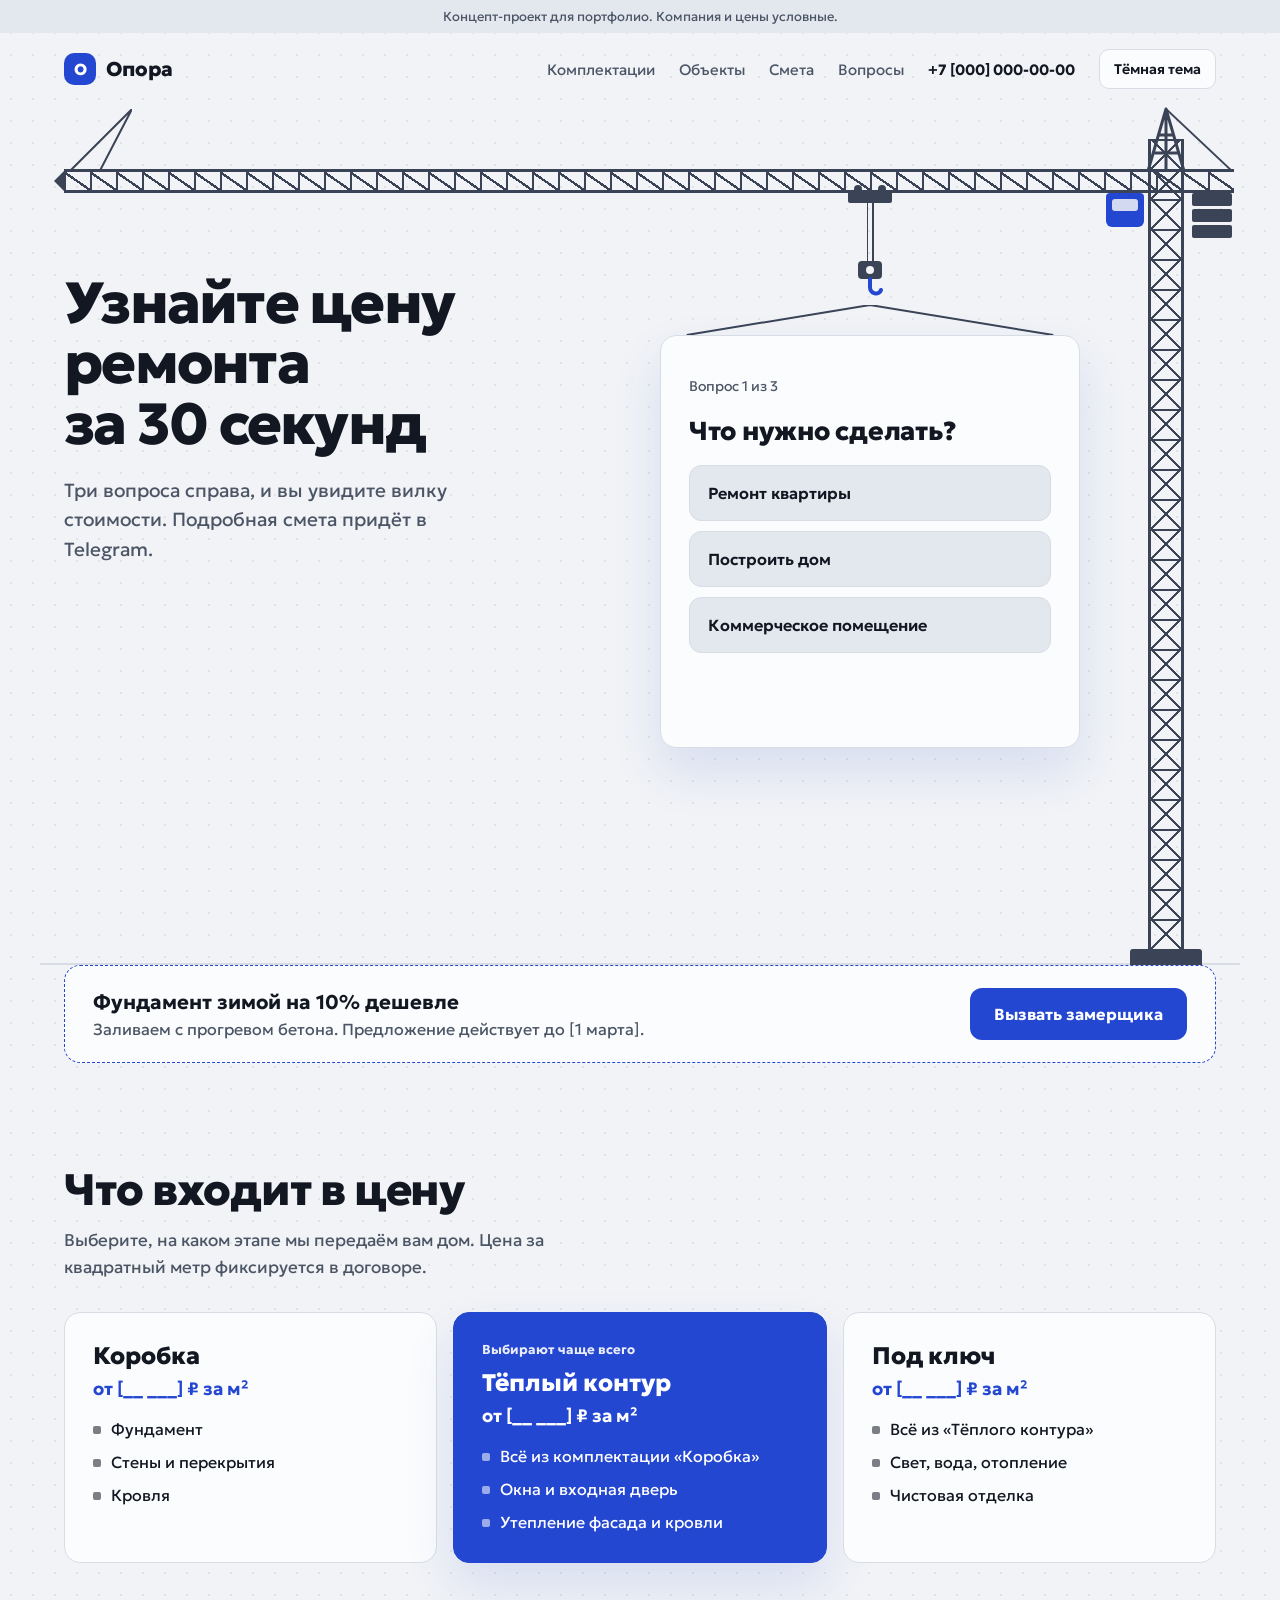
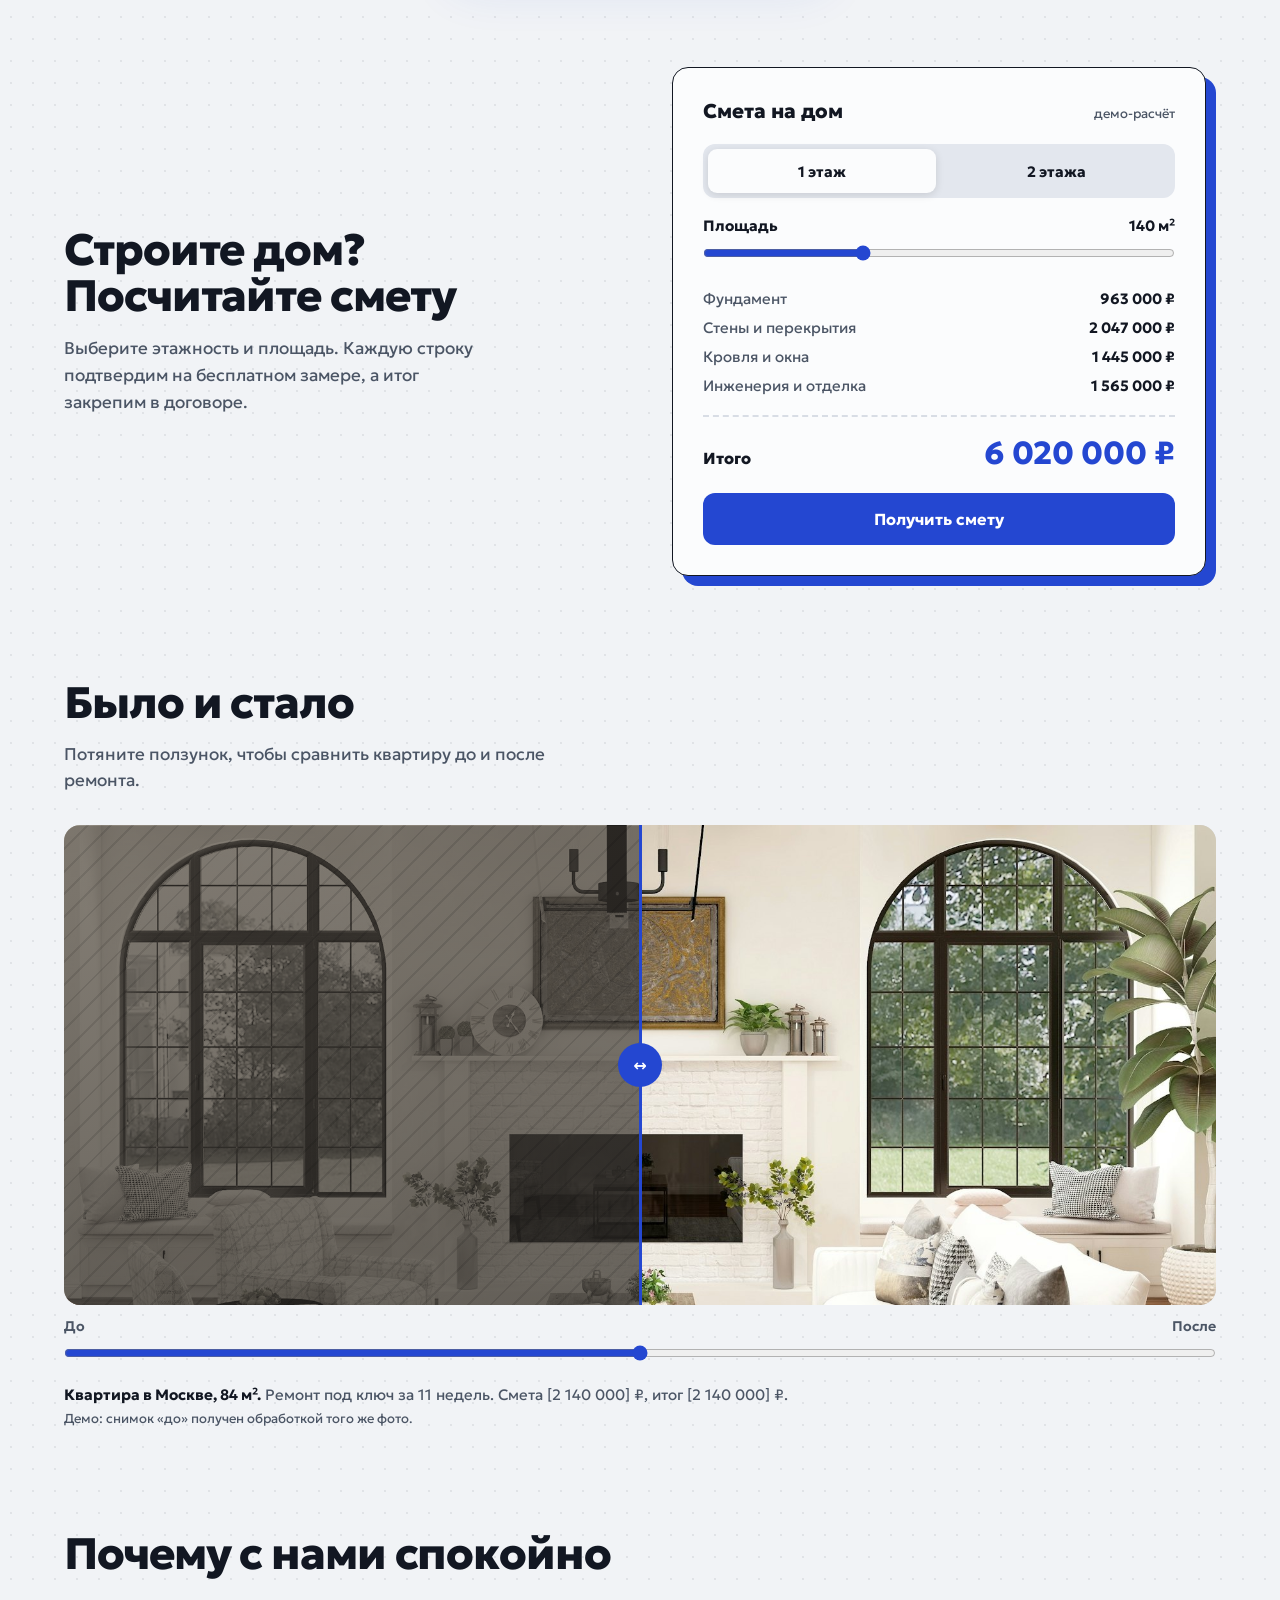
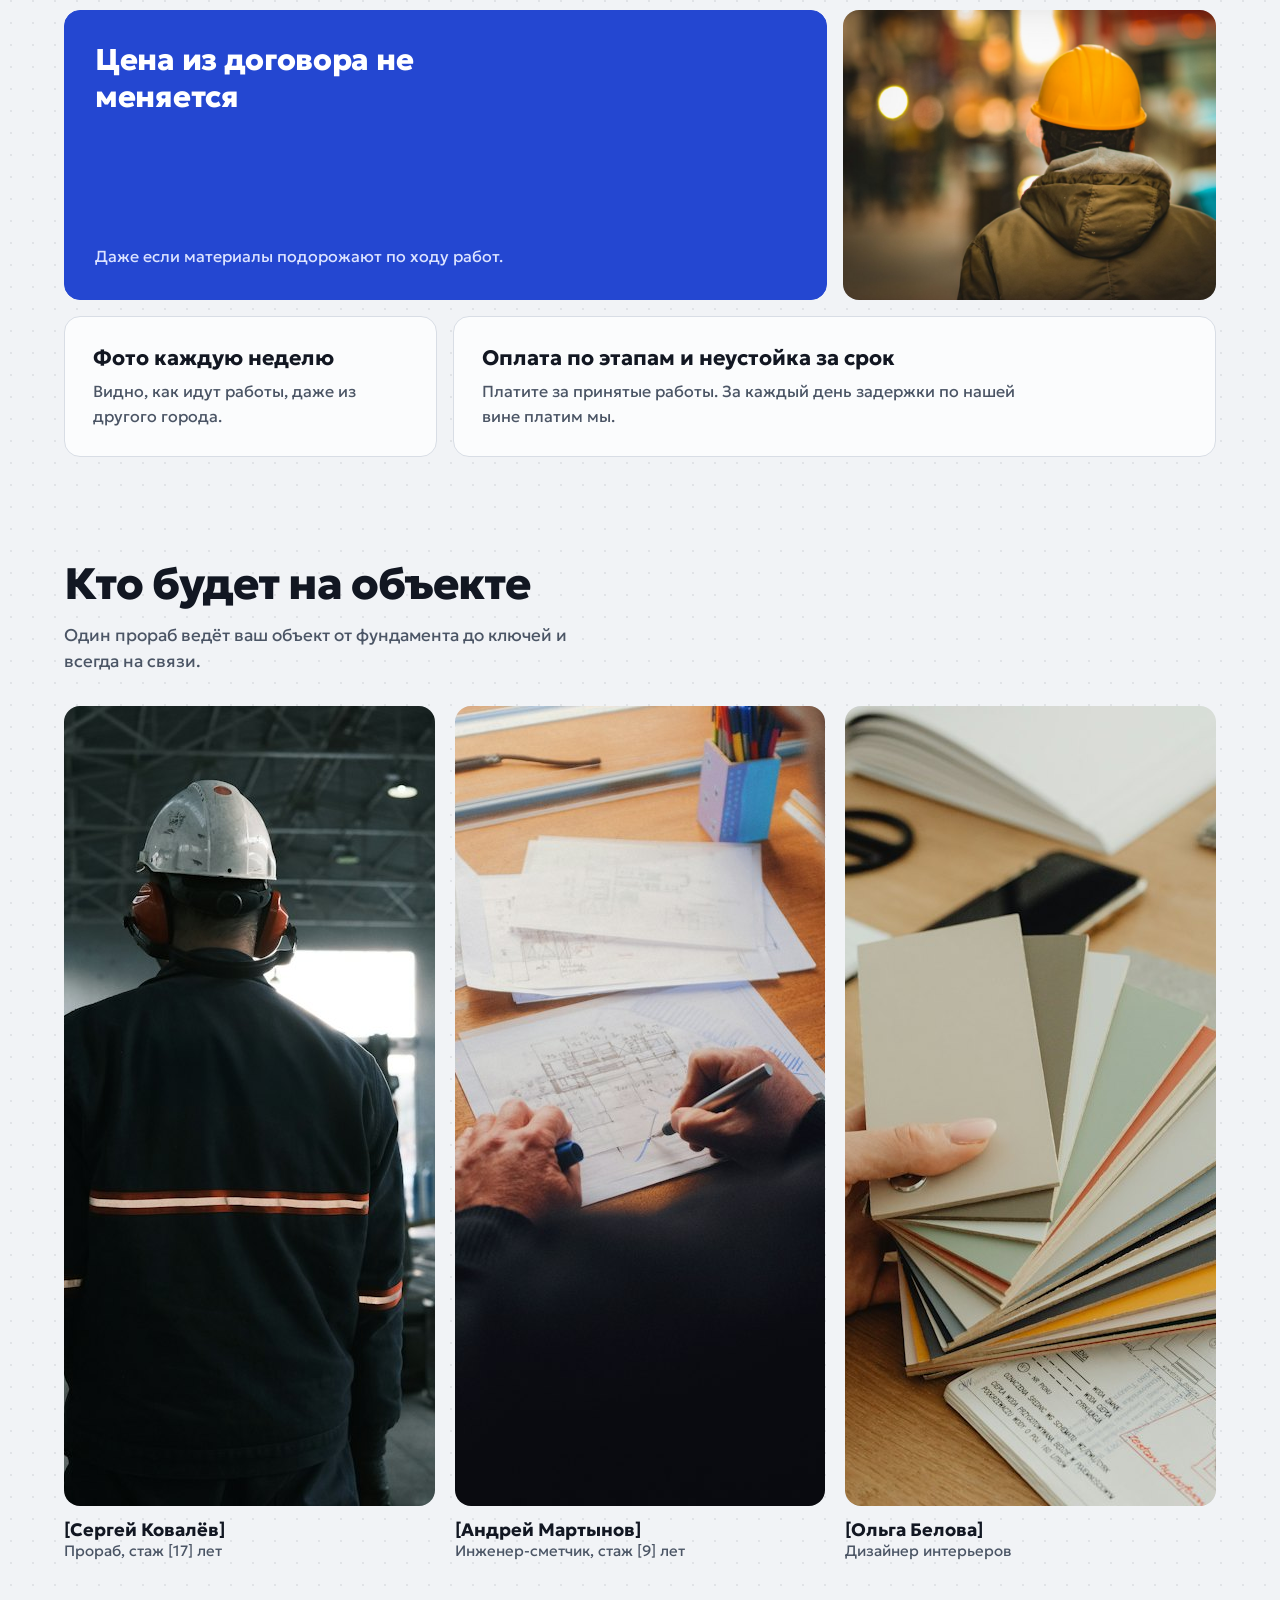
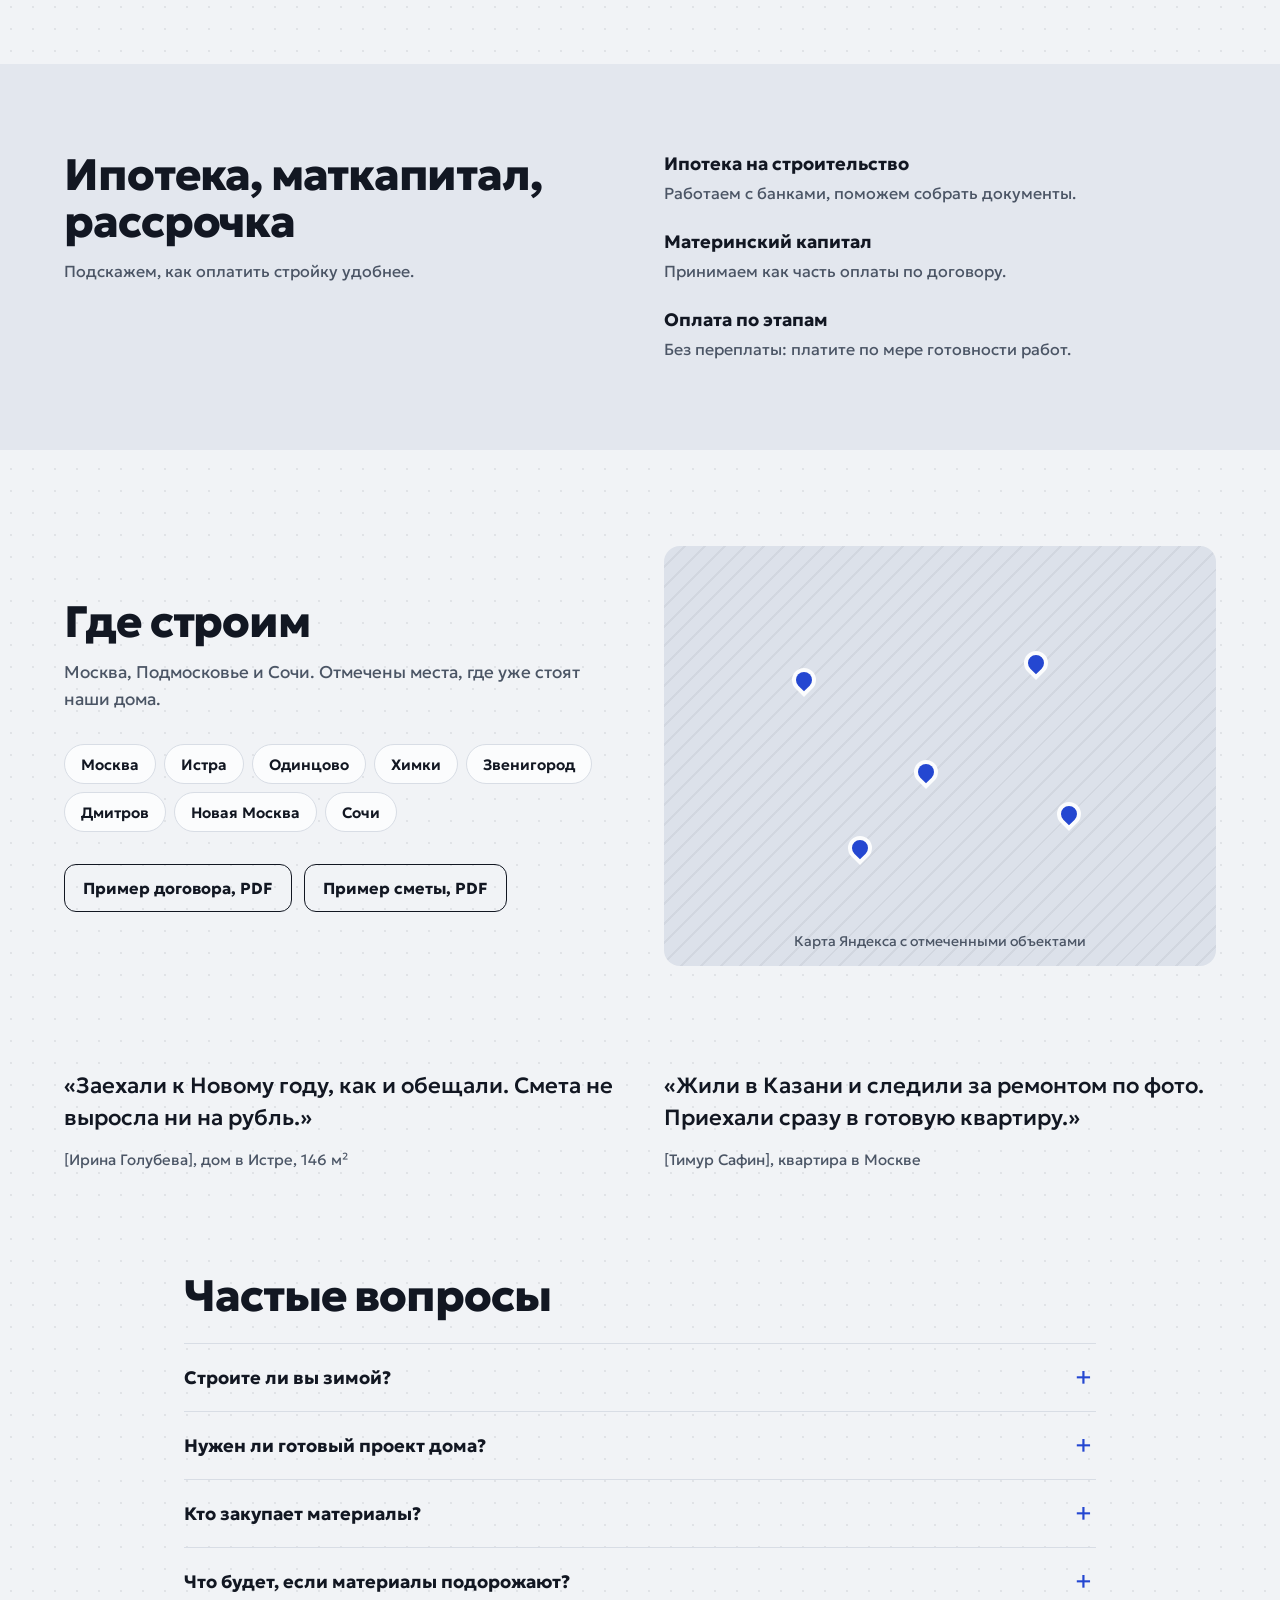
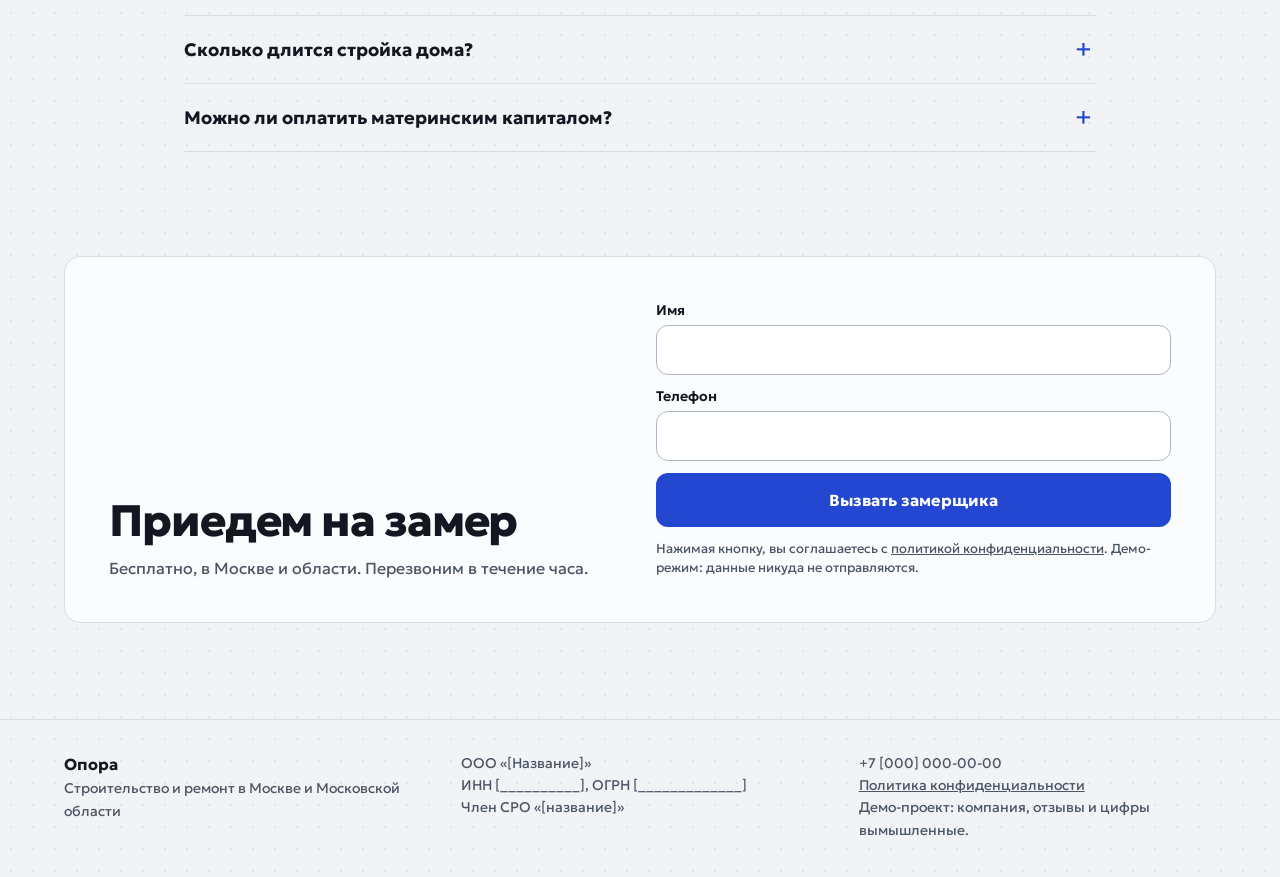
==== index.html @ 07a1dea5 "Опора: демо-лендинг строительной компании (кран, квиз, смета, до/после) Co-Authored-By: Claude Sonne" ====
<!doctype html>
<html lang="ru">
<head>
<meta charset="utf-8">
<meta name="viewport" content="width=device-width, initial-scale=1">
<title>Опора, строительство и ремонт под ключ</title>
<meta name="description" content="Демо-концепт: строительство домов и ремонт под ключ. Узнайте вилку цены за 30 секунд. Компания и цены вымышленные.">
<meta name="robots" content="noindex">
<meta property="og:title" content="Опора, строительство и ремонт под ключ">
<meta property="og:description" content="Концепт-проект для портфолио. Компания и цены условные.">
<link rel="icon" href="data:image/svg+xml,%3Csvg xmlns='http://www.w3.org/2000/svg' viewBox='0 0 32 32'%3E%3Crect width='32' height='32' rx='9' fill='%232447D1'/%3E%3Cpath d='M10 24V8h8a5 5 0 0 1 0 10h-3' stroke='white' stroke-width='3' fill='none'/%3E%3C/svg%3E">
<link rel="preload" href="fonts/geologica-800.ttf" as="font" type="font/ttf" crossorigin>
<script>
(function(){var d=document.documentElement;d.classList.add('js');try{if(localStorage.getItem('opora-theme')==='dark')d.setAttribute('data-theme','dark')}catch(e){}})();
</script>
<link rel="stylesheet" href="styles.css">
</head>
<body>
<div class="page">
<div class="demo-bar">Концепт-проект для портфолио. Компания и цены условные.</div>

<header class="hdr">
  <a class="logo" href="#top" aria-label="Опора, на главную"><span class="logo-mark" aria-hidden="true">О</span><span class="logo-name">Опора</span></a>
  <div class="hdr-right">
    <nav class="nav" id="nav" aria-label="Основное меню">
      <a href="#tiers">Комплектации</a>
      <a href="#objects">Объекты</a>
      <a href="#estimate">Смета</a>
      <a href="#faq">Вопросы</a>
      <a class="tel" href="tel:+70000000000">+7 [000] 000-00-00</a>
    </nav>
    <button type="button" class="theme-btn" id="themeBtn" aria-pressed="false">Тёмная тема</button>
    <button type="button" class="burger" id="burger" aria-expanded="false" aria-controls="nav" aria-label="Открыть меню"><span></span></button>
  </div>
</header>

<main id="top">
<section class="hero-crane" aria-label="Расчёт стоимости">
  <div class="ground" aria-hidden="true"></div>
  <div class="base" aria-hidden="true"></div>
  <div class="mast" aria-hidden="true"></div>
  <svg class="pend-main" viewBox="0 0 100 100" preserveAspectRatio="none" aria-hidden="true"><path d="M100 0L0 100M100 0L48 100" style="stroke:var(--crane);stroke-width:2;fill:none" vector-effect="non-scaling-stroke"/></svg>
  <svg class="pend-counter" viewBox="0 0 100 100" preserveAspectRatio="none" aria-hidden="true"><path d="M0 0L100 100" style="stroke:var(--crane);stroke-width:2;fill:none" vector-effect="non-scaling-stroke"/></svg>
  <svg class="apex" viewBox="0 0 52 66" aria-hidden="true"><path d="M8 66L26 4l18 62M26 4v62M13 48h26M18 30h16" style="stroke:var(--crane);stroke-width:3;fill:none;stroke-linejoin:round"/></svg>
  <div class="jib-tip" aria-hidden="true"></div>
  <div class="jib" aria-hidden="true"></div>
  <div class="weights" aria-hidden="true"><i></i><i></i><i></i></div>
  <div class="cab" aria-hidden="true"></div>

  <div class="hero-text">
    <h1>Узнайте цену ремонта за&nbsp;30&nbsp;секунд</h1>
    <p>Три вопроса справа, и вы увидите вилку стоимости. Подробная смета придёт в Telegram.</p>
  </div>

  <div class="crane-col">
    <div class="m-crane" aria-hidden="true">
      <svg class="m-apex" viewBox="0 0 44 66"><path d="M6 66L22 4l16 62M22 4v62M11 46h22" style="stroke:var(--crane);stroke-width:3;fill:none;stroke-linejoin:round"/></svg>
      <div class="m-jib"></div><div class="m-mast"></div><div class="m-cab"></div><div class="m-base"></div>
    </div>
    <div class="trolley" aria-hidden="true"></div>
    <div class="hang">
      <div class="cable" aria-hidden="true"><i></i><i></i></div>
      <svg class="hook" viewBox="0 0 40 44" aria-hidden="true"><rect x="8" y="0" width="24" height="18" rx="4" style="fill:var(--crane)"/><circle cx="20" cy="9" r="4" style="fill:var(--bg)"/><path d="M20 18v8c0 7 9 9 11 3" style="stroke:var(--accent);stroke-width:4;fill:none;stroke-linecap:round"/></svg>
      <svg class="slings" viewBox="0 0 440 30" preserveAspectRatio="none" aria-hidden="true"><path d="M220 0L28 30M220 0l192 30" style="stroke:var(--crane);stroke-width:2;fill:none" vector-effect="non-scaling-stroke"/></svg>

      <div class="quiz" id="quiz" aria-live="polite">
        <!-- шаги вопросов строит script.js -->
        <div class="q-panel" id="qResult" inert>
          <div class="q-sum" id="qSummary"></div>
          <div class="q-range" id="qRange"></div>
          <div class="q-note">Ориентировочно, демо-расчёт. Точную цену назовём после замера.</div>
          <form id="qForm" novalidate>
            <div class="field">
              <label for="qtg">Telegram или телефон</label>
              <input id="qtg" name="contact" type="text" autocomplete="off" aria-describedby="qtgErr">
              <div class="err" id="qtgErr"></div>
            </div>
            <button class="btn btn-full" type="submit">Получить смету</button>
          </form>
          <button type="button" class="link-btn" id="qRestart" style="display:block;margin:8px auto 0">Пройти заново</button>
        </div>
        <div class="q-panel" id="qThanks" inert>
          <h2 class="thanks-title" tabindex="-1">Спасибо!</h2>
          <p class="thanks-text">Смета придёт на <b id="qThanksTo"></b> в течение часа. Это демо: данные никуда не отправлены.</p>
          <button type="button" class="link-btn" id="qRestart2">Пройти заново</button>
        </div>
      </div>
    </div>
  </div>
</section>
<noscript><p class="wrap" style="color:var(--muted)">Для расчёта нужен JavaScript. Оставьте заявку в форме внизу страницы.</p></noscript>

<section class="sec reveal" aria-label="Сезонное предложение">
  <div class="season">
    <div><b>Фундамент зимой на 10% дешевле</b><div>Заливаем с прогревом бетона. Предложение действует до [1 марта].</div></div>
    <a class="btn" href="#form">Вызвать замерщика</a>
  </div>
</section>

<section id="tiers" class="sec reveal">
  <h2 class="h2">Что входит в цену</h2>
  <p class="lead">Выберите, на каком этапе мы передаём вам дом. Цена за квадратный метр фиксируется в договоре.</p>
  <div class="tiers">
    <div class="tier"><div><h3>Коробка</h3><div class="price">от [__ ___] ₽ за м²</div></div>
      <ul class="tick"><li>Фундамент</li><li>Стены и перекрытия</li><li>Кровля</li></ul></div>
    <div class="tier main"><div><div class="badge">Выбирают чаще всего</div><h3>Тёплый контур</h3><div class="price">от [__ ___] ₽ за м²</div></div>
      <ul class="tick"><li>Всё из комплектации «Коробка»</li><li>Окна и входная дверь</li><li>Утепление фасада и кровли</li></ul></div>
    <div class="tier"><div><h3>Под ключ</h3><div class="price">от [__ ___] ₽ за м²</div></div>
      <ul class="tick"><li>Всё из «Тёплого контура»</li><li>Свет, вода, отопление</li><li>Чистовая отделка</li></ul></div>
  </div>
</section>

<section id="estimate" class="receipt reveal">
  <div>
    <h2 class="h2">Строите дом? Посчитайте смету</h2>
    <p class="lead">Выберите этажность и площадь. Каждую строку подтвердим на бесплатном замере, а итог закрепим в договоре.</p>
  </div>
  <div class="check">
    <div class="check-head"><b>Смета на дом</b><span>демо-расчёт</span></div>
    <div class="seg" role="group" aria-label="Этажность">
      <button type="button" id="floor1" aria-pressed="true">1 этаж</button>
      <button type="button" id="floor2" aria-pressed="false">2 этажа</button>
    </div>
    <label for="carea" class="range-label"><span>Площадь</span><span><span id="areaOut">140</span> м²</span></label>
    <input id="carea" type="range" min="60" max="300" step="5" value="140">
    <div class="lines" id="lines"></div>
    <div class="total"><span>Итого</span><span id="total"></span></div>
    <a class="btn" href="#form">Получить смету</a>
  </div>
</section>

<section id="objects" class="sec reveal">
  <h2 class="h2">Было и стало</h2>
  <p class="lead">Потяните ползунок, чтобы сравнить квартиру до и после ремонта.</p>
  <div class="ba-view" id="baView">
    <img src="img/interior.jpg" alt="Гостиная после ремонта" width="1800" height="750" loading="lazy">
    <div class="ba-before" id="baBefore"><img src="img/interior.jpg" alt="Та же гостиная до ремонта (иллюстративная обработка)" width="1800" height="750" loading="lazy"></div>
    <div class="ba-line" id="baLine"></div>
    <div class="ba-knob" id="baKnob" aria-hidden="true">↔</div>
  </div>
  <div class="ba-scale" aria-hidden="true"><span>До</span><span>После</span></div>
  <input id="baRange" type="range" min="0" max="100" value="50" aria-label="Сравнить до и после">
  <p class="ba-cap"><b>Квартира в Москве, 84 м².</b> Ремонт под ключ за 11 недель. Смета [2 140 000] ₽, итог [2 140 000] ₽.<small>Демо: снимок «до» получен обработкой того же фото.</small></p>
</section>

<section class="sec reveal">
  <h2 class="h2 bento-title">Почему с нами спокойно</h2>
  <div class="bento">
    <div class="cell big"><h3>Цена из договора не меняется</h3><p>Даже если материалы подорожают по ходу работ.</p></div>
    <div class="cell photo"><img src="img/foreman-bento.jpg" alt="Прораб в каске на объекте, вид со спины" width="900" height="700" loading="lazy"></div>
    <div class="cell"><h3>Фото каждую неделю</h3><p>Видно, как идут работы, даже из другого города.</p></div>
    <div class="cell wide"><h3>Оплата по этапам и неустойка за срок</h3><p>Платите за принятые работы. За каждый день задержки по нашей вине платим мы.</p></div>
  </div>
</section>

<section class="sec reveal">
  <h2 class="h2">Кто будет на объекте</h2>
  <p class="lead">Один прораб ведёт ваш объект от фундамента до ключей и всегда на связи.</p>
  <div class="team">
    <figure><img src="img/team-foreman.jpg" alt="Прораб на объекте, вид со спины" width="640" height="800" loading="lazy"><figcaption><b>[Сергей Ковалёв]</b><div>Прораб, стаж [17] лет</div></figcaption></figure>
    <figure><img src="img/team-estimator.jpg" alt="Инженер-сметчик за чертежами" width="640" height="800" loading="lazy"><figcaption><b>[Андрей Мартынов]</b><div>Инженер-сметчик, стаж [9] лет</div></figcaption></figure>
    <figure><img src="img/team-designer.jpg" alt="Дизайнер интерьеров с палитрой образцов" width="640" height="800" loading="lazy"><figcaption><b>[Ольга Белова]</b><div>Дизайнер интерьеров</div></figcaption></figure>
  </div>
</section>

<section class="tint reveal">
  <div class="tint-in">
    <div><h2 class="h2">Ипотека, маткапитал, рассрочка</h2><p>Подскажем, как оплатить стройку удобнее.</p></div>
    <div class="tint-list">
      <div><b>Ипотека на строительство</b><p>Работаем с банками, поможем собрать документы.</p></div>
      <div><b>Материнский капитал</b><p>Принимаем как часть оплаты по договору.</p></div>
      <div><b>Оплата по этапам</b><p>Без переплаты: платите по мере готовности работ.</p></div>
    </div>
  </div>
</section>

<section class="where reveal">
  <div>
    <h2 class="h2">Где строим</h2>
    <p class="lead">Москва, Подмосковье и Сочи. Отмечены места, где уже стоят наши дома.</p>
    <div class="pills"><span class="pill">Москва</span><span class="pill">Истра</span><span class="pill">Одинцово</span><span class="pill">Химки</span><span class="pill">Звенигород</span><span class="pill">Дмитров</span><span class="pill">Новая Москва</span><span class="pill">Сочи</span></div>
    <div class="docs">
      <a class="doc-link" href="docs/primer-dogovora.pdf" target="_blank" rel="noopener">Пример договора, PDF</a>
      <a class="doc-link" href="docs/primer-smety.pdf" target="_blank" rel="noopener">Пример сметы, PDF</a>
    </div>
  </div>
  <div class="map" role="img" aria-label="Заглушка карты с отмеченными объектами">
    <i class="map-pin" style="left:24%;top:30%"></i><i class="map-pin" style="left:46%;top:52%"></i><i class="map-pin" style="left:66%;top:26%"></i><i class="map-pin" style="left:72%;top:62%"></i><i class="map-pin" style="left:34%;top:70%"></i>
    <span>Карта Яндекса с отмеченными объектами</span>
  </div>
</section>

<section class="reviews reveal" aria-label="Отзывы">
  <figure><blockquote>«Заехали к Новому году, как и обещали. Смета не выросла ни на рубль.»</blockquote><figcaption>[Ирина Голубева], дом в Истре, 146 м²</figcaption></figure>
  <figure><blockquote>«Жили в Казани и следили за ремонтом по фото. Приехали сразу в готовую квартиру.»</blockquote><figcaption>[Тимур Сафин], квартира в Москве</figcaption></figure>
</section>

<section id="faq" class="sec faq reveal">
  <h2 class="h2">Частые вопросы</h2>
  <details><summary>Строите ли вы зимой?</summary><p>Да. Фундамент заливаем с прогревом бетона, коробку и кровлю ведём круглый год. Зимой часть работ даже дешевле.</p></details>
  <details><summary>Нужен ли готовый проект дома?</summary><p>Нет. Можно выбрать один из наших проектов или заказать свой. Если проект уже есть, проверим его и посчитаем по нему смету.</p></details>
  <details><summary>Кто закупает материалы?</summary><p>Мы, по ценам поставщиков, с которыми работаем давно. Все материалы и их стоимость видны в смете.</p></details>
  <details><summary>Что будет, если материалы подорожают?</summary><p>Ничего для вас. Цена закреплена в договоре, и разницу берём на себя.</p></details>
  <details><summary>Сколько длится стройка дома?</summary><p>Коробка дома до 150 м² обычно занимает 2-3 месяца, под ключ 4-6 месяцев. Точный срок пропишем в договоре.</p></details>
  <details><summary>Можно ли оплатить материнским капиталом?</summary><p>Да, принимаем маткапитал как часть оплаты и помогаем с документами для Социального фонда.</p></details>
</section>

<section id="form" class="sec reveal" style="padding-bottom:96px">
  <div class="form-box">
    <div><h2 class="h2">Приедем на замер</h2><p>Бесплатно, в Москве и области. Перезвоним в течение часа.</p></div>
    <div>
      <form id="mForm" novalidate>
        <div class="field"><label for="mname">Имя</label><input id="mname" name="name" type="text" autocomplete="name" aria-describedby="mnameErr"><div class="err" id="mnameErr"></div></div>
        <div class="field"><label for="mtel">Телефон</label><input id="mtel" name="tel" type="tel" autocomplete="tel" inputmode="tel" aria-describedby="mtelErr"><div class="err" id="mtelErr"></div></div>
        <button class="btn btn-full" type="submit">Вызвать замерщика</button>
        <div class="fine">Нажимая кнопку, вы соглашаетесь с <a href="privacy.html">политикой конфиденциальности</a>. Демо-режим: данные никуда не отправляются.</div>
      </form>
      <div class="form-ok" id="mOk" role="status" tabindex="-1"><b>Спасибо!</b><span class="fine">Мы перезвоним в течение часа. Это демо: заявка никуда не отправлена.</span></div>
    </div>
  </div>
</section>
</main>

<footer class="ftr">
  <div class="ftr-in">
    <div><b>Опора</b><br>Строительство и ремонт в Москве и Московской области</div>
    <div>ООО «[Название]»<br>ИНН [__________], ОГРН [_____________]<br>Член СРО «[название]»</div>
    <div>+7 [000] 000-00-00<br><a href="privacy.html">Политика конфиденциальности</a><br>Демо-проект: компания, отзывы и цифры вымышленные.</div>
  </div>
</footer>
</div>
<script src="script.js"></script>
</body>
</html>
---- styles.css ----
/* Опора: демо-лендинг. Темы: «Кобальт» (светлая, по умолчанию) и «Сигнал» (тёмная). */
@font-face{font-family:"Geologica";font-weight:400;font-style:normal;font-display:swap;src:url(fonts/geologica-400.ttf) format("truetype")}
@font-face{font-family:"Geologica";font-weight:500;font-style:normal;font-display:swap;src:url(fonts/geologica-500.ttf) format("truetype")}
@font-face{font-family:"Geologica";font-weight:600;font-style:normal;font-display:swap;src:url(fonts/geologica-600.ttf) format("truetype")}
@font-face{font-family:"Geologica";font-weight:700;font-style:normal;font-display:swap;src:url(fonts/geologica-700.ttf) format("truetype")}
@font-face{font-family:"Geologica";font-weight:800;font-style:normal;font-display:swap;src:url(fonts/geologica-800.ttf) format("truetype")}

:root{
  --bg:#F1F3F6;--card:#FBFCFD;--soft:#E3E7EE;--text:#121722;--muted:#4B5565;--line:#D8DDE5;
  --accent:#2447D1;--accentInk:#FFFFFF;--accentText:#2447D1;--accentSub:#DCE3FF;
  --ph:#DCE1EA;--phLine:rgba(18,23,34,.05);--phText:#4B5565;
  --inputLine:#AEB6C3;--inputBg:#FFFFFF;--crane:#3A4456;--dot:rgba(18,23,34,.075);
  --shadow:0 24px 50px rgba(36,71,209,.12);--error:#B3261E;
  color-scheme:light;
}
:root[data-theme="dark"]{
  --bg:#141518;--card:#1D1F23;--soft:#23262B;--text:#ECEAE4;--muted:#A7A49C;--line:#34373D;
  --accent:#E3B23C;--accentInk:#141518;--accentText:#E3B23C;--accentSub:#4A3C12;
  --ph:#23262B;--phLine:rgba(255,255,255,.035);--phText:#9C998F;
  --inputLine:#4A4D54;--inputBg:#141518;--crane:#8E8B84;--dot:rgba(255,255,255,.05);
  --shadow:0 24px 50px rgba(0,0,0,.35);--error:#FF8A80;
  color-scheme:dark;
}

*,*::before,*::after{box-sizing:border-box}
html{-webkit-text-size-adjust:100%}
body{margin:0}
a{color:inherit}
img{display:block;max-width:100%}
button{font:inherit}
:focus-visible{outline:3px solid var(--accentText);outline-offset:3px;border-radius:6px}

.page{background-color:var(--bg);color:var(--text);font-family:"Geologica",system-ui,sans-serif;transition:background-color .3s ease,color .3s ease;overflow-x:clip;
  background-image:radial-gradient(var(--dot) 1.1px,transparent 1.4px);background-size:22px 22px}
.wrap{max-width:1200px;margin:0 auto;padding-left:24px;padding-right:24px}
.sr-only{position:absolute;width:1px;height:1px;overflow:hidden;clip:rect(0 0 0 0);white-space:nowrap}

.demo-bar{font-size:13px;text-align:center;padding:8px 16px;background:var(--soft);color:var(--muted)}

/* Шапка */
.hdr{max-width:1200px;margin:0 auto;padding:0 24px;height:72px;display:flex;justify-content:space-between;align-items:center;gap:16px;position:relative}
.logo{display:flex;align-items:center;gap:10px;text-decoration:none}
.logo-mark{width:32px;height:32px;border-radius:10px;background:var(--accent);color:var(--accentInk);display:flex;align-items:center;justify-content:center;font-weight:800}
.logo-name{font-weight:800;font-size:20px}
.hdr-right{display:flex;align-items:center;gap:24px}
.nav{display:flex;gap:24px;font-size:15px;align-items:center}
.nav a{text-decoration:none;color:var(--muted);transition:color .15s ease}
.nav a:hover{color:var(--text)}
.nav a.tel{color:var(--text);font-weight:700;white-space:nowrap}
.theme-btn{min-height:40px;padding:0 14px;border-radius:10px;border:1.5px solid var(--line);background:var(--card);color:var(--text);font-size:14px;font-weight:600;cursor:pointer;white-space:nowrap}
.burger{display:none;width:44px;height:44px;border-radius:10px;border:1.5px solid var(--line);background:var(--card);color:var(--text);cursor:pointer;padding:0;align-items:center;justify-content:center}
.burger span,.burger span::before,.burger span::after{display:block;width:20px;height:2px;background:currentColor;border-radius:2px;position:relative;transition:transform .2s ease,background-color .2s ease}
.burger span::before,.burger span::after{content:"";position:absolute;left:0}
.burger span::before{top:-6px}.burger span::after{top:6px}
.burger[aria-expanded="true"] span{background:transparent}
.burger[aria-expanded="true"] span::before{transform:translateY(6px) rotate(45deg)}
.burger[aria-expanded="true"] span::after{transform:translateY(-6px) rotate(-45deg)}

/* Общие кнопки и заголовки */
.btn{transition:transform .15s ease,opacity .15s ease;cursor:pointer;border:none;font-weight:700;color:var(--accentInk);background:var(--accent);border-radius:12px;text-decoration:none}
.btn:hover{opacity:.92}
.btn:active{transform:translateY(1px)}
.h2{font-weight:800;font-size:44px;letter-spacing:-.025em;line-height:1.05;margin:0 0 14px}
.lead{margin:0 0 32px;color:var(--muted);font-size:17px;line-height:1.55;max-width:560px}
.sec{max-width:1200px;margin:0 auto;padding:0 24px 104px}

/* Первый экран с краном */
.hero-crane{position:relative;max-width:1200px;margin:0 auto;min-height:860px;padding:0 160px 72px 24px;display:grid;grid-template-columns:minmax(0,1fr) 420px;column-gap:36px;align-items:start}
.ground{position:absolute;left:0;right:0;bottom:0;height:2px;background:var(--line)}
.base{position:absolute;right:38px;bottom:0;width:72px;height:16px;background:var(--crane);border-radius:3px 3px 0 0}
.mast{position:absolute;right:56px;top:34px;bottom:16px;width:36px;border-left:3px solid var(--crane);border-right:3px solid var(--crane);background-image:linear-gradient(to bottom,var(--crane) 0 2px,transparent 2px),linear-gradient(to top right,transparent calc(50% - 1.2px),var(--crane) calc(50% - 1.2px) calc(50% + 1.2px),transparent calc(50% + 1.2px)),linear-gradient(to bottom right,transparent calc(50% - 1.2px),var(--crane) calc(50% - 1.2px) calc(50% + 1.2px),transparent calc(50% + 1.2px));background-size:100% 30px}
.apex{position:absolute;right:48px;top:0;width:52px;height:66px}
.pend-main{position:absolute;left:30px;right:74px;top:4px;height:62px}
.pend-counter{position:absolute;right:8px;top:4px;width:66px;height:62px}
.jib{position:absolute;left:24px;right:6px;top:64px;height:24px;border-top:3px solid var(--crane);border-bottom:3px solid var(--crane);background-image:linear-gradient(to right,var(--crane) 0 2px,transparent 2px),linear-gradient(to top right,transparent calc(50% - 1.2px),var(--crane) calc(50% - 1.2px) calc(50% + 1.2px),transparent calc(50% + 1.2px));background-size:26px 100%}
.jib-tip{position:absolute;left:14px;top:64px;width:12px;height:24px;background:var(--crane);clip-path:polygon(100% 0,100% 100%,0 50%)}
.weights{position:absolute;right:8px;top:88px;display:flex;flex-direction:column;gap:3px}
.weights i{display:block;width:40px;height:13px;background:var(--crane);border-radius:2px}
.cab{position:absolute;right:96px;top:88px;width:38px;height:34px;border-radius:4px 4px 6px 6px;background:var(--accent)}
.cab::after{content:"";position:absolute;left:6px;right:6px;top:6px;height:12px;border-radius:3px;background:var(--bg);opacity:.85}
.hero-text{position:relative;z-index:2;padding-top:168px;max-width:500px}
.hero-text h1{font-weight:800;font-size:clamp(38px,4.6vw,58px);line-height:1.04;letter-spacing:-.03em;margin:0 0 22px}
.hero-text p{font-size:19px;line-height:1.55;color:var(--muted);margin:0;max-width:440px}
.crane-col{position:relative;z-index:3}
.trolley{position:absolute;top:86px;left:50%;width:44px;height:12px;margin-left:-22px;background:var(--crane);border-radius:2px}
.trolley::before,.trolley::after{content:"";position:absolute;top:-6px;width:8px;height:8px;border-radius:50%;background:var(--crane)}
.trolley::before{left:6px}.trolley::after{right:6px}
.hang{position:relative;z-index:1;margin-top:98px;display:flex;flex-direction:column;align-items:center;transform-origin:50% 0;animation:sway 4.2s ease-in-out infinite alternate}
.hang:hover,.hang:focus-within{animation-play-state:paused}
.cable{display:flex;gap:4px;height:58px}
.cable i{display:block;width:1.5px;height:100%;background:var(--crane)}
.hook{display:block;width:40px;height:44px}
.slings{display:block;width:100%;height:30px}
@keyframes sway{from{transform:rotate(-1.5deg)}to{transform:rotate(1.5deg)}}
.m-crane{display:none}

/* Карточка-квиз: все шаги в одной ячейке, высота по самому высокому */
.quiz{width:100%;background:var(--card);border:1.5px solid var(--line);border-radius:16px;padding:28px;box-shadow:var(--shadow);display:grid}
.q-panel{grid-area:1/1;min-width:0}
.q-panel[inert]{visibility:hidden}
.q-top{display:flex;justify-content:space-between;align-items:center;min-height:44px;margin-bottom:8px}
.q-step{font-size:14px;color:var(--muted)}
.link-btn{background:none;border:none;font-size:14px;color:var(--muted);cursor:pointer;min-height:44px;padding:0 4px;text-decoration:underline;text-underline-offset:3px}
.link-btn:hover{color:var(--text)}
.q-title{font-weight:800;font-size:26px;letter-spacing:-.01em;margin:0 0 18px;line-height:1.2}
.q-title:focus{outline:none}
.opts{display:grid;gap:10px}
.opt{min-height:56px;padding:0 18px;text-align:left;background:var(--soft);border:1.5px solid var(--line);border-radius:12px;font-size:16px;font-weight:600;color:var(--text);cursor:pointer;transition:border-color .15s ease,transform .15s ease}
.opt:hover{border-color:var(--accent)}
.opt:active{transform:translateY(1px)}
.opt[aria-pressed="true"]{border-color:var(--accent);box-shadow:inset 0 0 0 1px var(--accent)}
.q-sum{font-size:14px;color:var(--muted);margin-bottom:6px;min-height:21px}
.q-range{font-weight:800;font-size:36px;letter-spacing:-.02em;color:var(--accentText);line-height:1.15}
.q-note{font-size:13px;color:var(--muted);margin:6px 0 20px}
.field{display:grid;gap:6px;font-size:14px;font-weight:600;margin-bottom:12px}
.field input{width:100%;padding:15px 16px;border-radius:12px;border:1.5px solid var(--inputLine);background:var(--inputBg);color:var(--text);font:inherit;font-weight:400}
.field input::placeholder{color:var(--muted);opacity:1}
.field input[aria-invalid="true"]{border-color:var(--error)}
.err{font-size:13px;font-weight:500;color:var(--error);min-height:0}
.err:empty{display:none}
.btn-full{width:100%;padding:17px}
.thanks-title{font-weight:800;font-size:28px;letter-spacing:-.01em;margin:0 0 10px}
.thanks-text{color:var(--muted);line-height:1.55;margin:0 0 14px}

/* Сезонная полоса */
.season{display:flex;flex-wrap:wrap;justify-content:space-between;align-items:center;gap:16px 28px;padding:22px 28px;border-radius:16px;border:1.5px dashed var(--accent);background:var(--card)}
.season b{font-size:20px}
.season div div{color:var(--muted);margin-top:4px}
.season .btn{padding:16px 24px;white-space:nowrap}

/* Комплектации */
.tiers{display:grid;grid-template-columns:repeat(auto-fit,minmax(min(280px,100%),1fr));gap:16px;align-items:stretch}
.tier{background:var(--card);border:1.5px solid var(--line);border-radius:16px;padding:28px;display:flex;flex-direction:column;gap:18px}
.tier h3{margin:0 0 6px;font-size:24px;font-weight:800}
.tier .price{font-size:18px;font-weight:700;color:var(--accentText)}
.tier.main{background:var(--accent);color:var(--accentInk);border-color:var(--accent);box-shadow:var(--shadow)}
.tier.main .price{color:inherit}
.tier .badge{font-size:13px;font-weight:700;margin-bottom:10px;opacity:.9}
.tick{list-style:none;margin:0;padding:0;display:grid;gap:10px}
.tick li{display:flex;gap:10px;align-items:baseline;line-height:1.45}
.tick li::before{content:"";flex:0 0 8px;height:8px;border-radius:2px;background:currentColor;opacity:.55;transform:translateY(-1px)}

/* Смета */
.receipt{max-width:1200px;margin:0 auto;padding:0 24px 104px;display:grid;grid-template-columns:repeat(auto-fit,minmax(min(360px,100%),1fr));gap:64px;align-items:center}
.receipt .h2{line-height:1.04;margin-bottom:16px}
.receipt .lead{font-size:17px;line-height:1.6;max-width:420px;margin:0}
.check{background:var(--card);border:1.5px solid var(--text);border-radius:16px;padding:30px;box-shadow:10px 10px 0 var(--accent);margin-right:10px}
.check-head{display:flex;justify-content:space-between;align-items:baseline;gap:12px;margin-bottom:20px}
.check-head b{font-size:20px;font-weight:800}
.check-head span{font-size:13px;color:var(--muted)}
.seg{display:grid;grid-template-columns:repeat(2,minmax(0,1fr));gap:6px;padding:5px;background:var(--soft);border-radius:12px;margin-bottom:18px}
.seg button{min-height:44px;border-radius:9px;border:none;font-weight:700;font-size:15px;cursor:pointer;background:transparent;color:var(--text)}
.seg button[aria-pressed="true"]{background:var(--card);box-shadow:0 2px 8px rgba(0,0,0,.12)}
.range-label{display:flex;justify-content:space-between;font-weight:700;font-size:15px}
input[type=range]{width:100%;accent-color:var(--accent);height:28px;margin:4px 0 0}
.lines{display:grid;gap:10px;margin:18px 0 0;font-size:15px}
.lines div{display:flex;justify-content:space-between;gap:12px}
.lines span{color:var(--muted)}
.total{display:flex;justify-content:space-between;align-items:baseline;gap:12px;margin-top:20px;padding-top:16px;border-top:2px dashed var(--line)}
.total span:first-child{font-weight:800}
.total span:last-child{font-weight:800;font-size:32px;color:var(--accentText)}
.check .btn{display:block;width:100%;margin-top:20px;padding:16px;text-align:center}

/* Было и стало */
.ba-view{position:relative;height:480px;border-radius:16px;overflow:hidden;touch-action:pan-y;cursor:ew-resize;user-select:none;background:var(--ph)}
.ba-view img{position:absolute;inset:0;width:100%;height:100%;object-fit:cover;pointer-events:none}
.ba-before{position:absolute;inset:0;clip-path:inset(0 50% 0 0)}
.ba-before img{filter:grayscale(.85) contrast(.7) brightness(.62) sepia(.25)}
.ba-before::after{content:"";position:absolute;inset:0;background:repeating-linear-gradient(135deg,rgba(0,0,0,.10) 0 2px,transparent 2px 16px),linear-gradient(180deg,rgba(90,80,70,.25),rgba(40,36,32,.35))}
.ba-line{position:absolute;top:0;bottom:0;left:50%;width:3px;margin-left:-1.5px;background:var(--accent);pointer-events:none}
.ba-knob{position:absolute;top:50%;left:50%;width:44px;height:44px;margin:-22px 0 0 -22px;border-radius:50%;background:var(--accent);color:var(--accentInk);display:flex;align-items:center;justify-content:center;font-weight:800;pointer-events:none}
.ba-scale{display:flex;justify-content:space-between;margin-top:12px;font-size:14px;font-weight:600;color:var(--muted)}
.ba-cap{margin:14px 0 0;font-size:15px;color:var(--muted)}
.ba-cap b{color:var(--text)}
.ba-cap small{display:block;margin-top:6px;font-size:13px}

/* Бенто */
.bento-title{margin:0 0 32px;max-width:620px}
.bento{display:grid;grid-template-columns:repeat(3,minmax(0,1fr));gap:16px}
.cell{border-radius:16px;padding:28px;background:var(--card);border:1.5px solid var(--line)}
.cell h3{margin:0 0 8px;font-size:21px;font-weight:700}
.cell p{margin:0;color:var(--muted);line-height:1.55}
.cell.big{grid-column:span 2;background:var(--accent);color:var(--accentInk);border-color:var(--accent);padding:30px;min-height:220px;display:flex;flex-direction:column;justify-content:space-between}
.cell.big h3{font-size:30px;font-weight:800;letter-spacing:-.01em;max-width:460px}
.cell.big p{color:var(--accentSub);max-width:460px}
.cell.photo{padding:0;overflow:hidden;min-height:220px;border:none}
.cell.photo img{width:100%;height:100%;object-fit:cover;min-height:220px}
.cell.wide{grid-column:span 2}
.cell.wide p{max-width:560px}

/* Команда */
.team{display:grid;grid-template-columns:repeat(auto-fit,minmax(min(240px,100%),1fr));gap:20px}
.team figure{margin:0}
.team img{width:100%;aspect-ratio:4/5;object-fit:cover;border-radius:16px;background:var(--ph)}
.team figcaption{margin-top:12px}
.team figcaption b{font-size:18px}
.team figcaption div{color:var(--muted);font-size:15px}

/* Ипотека */
.tint{background:var(--soft)}
.tint-in{max-width:1200px;margin:0 auto;padding:88px 24px;display:grid;grid-template-columns:repeat(auto-fit,minmax(min(300px,100%),1fr));gap:32px 48px;align-items:start}
.tint-in p{margin:0;color:var(--muted);line-height:1.55}
.tint-list{display:grid;gap:24px}
.tint-list b{font-size:18px}
.tint-list p{margin-top:6px}

/* Где строим */
.where{max-width:1200px;margin:0 auto;padding:96px 24px 104px;display:grid;grid-template-columns:repeat(auto-fit,minmax(min(340px,100%),1fr));gap:48px;align-items:center}
.where .lead{margin-bottom:32px}
.pills{display:flex;flex-wrap:wrap;gap:8px}
.pill{display:inline-flex;align-items:center;min-height:40px;padding:0 16px;border-radius:999px;border:1.5px solid var(--line);background:var(--card);font-size:15px;font-weight:600}
.docs{display:flex;flex-wrap:wrap;gap:12px;margin-top:32px}
.doc-link{display:inline-flex;align-items:center;min-height:48px;padding:0 18px;border-radius:12px;border:1.5px solid var(--text);text-decoration:none;font-weight:700;transition:background-color .15s ease}
.doc-link:hover{background:var(--soft)}
.map{height:420px;border-radius:16px;position:relative;overflow:hidden;background-color:var(--ph);background-image:repeating-linear-gradient(135deg,var(--phLine) 0 2px,transparent 2px 14px);display:flex;align-items:flex-end;justify-content:center;padding:16px;text-align:center;color:var(--phText);font-size:14px}
.map-pin{position:absolute;width:16px;height:16px;border-radius:50% 50% 50% 0;background:var(--accent);transform:rotate(-45deg);box-shadow:0 0 0 4px var(--card)}

/* Отзывы */
.reviews{max-width:1200px;margin:0 auto;padding:0 24px 104px;display:grid;grid-template-columns:repeat(auto-fit,minmax(min(340px,100%),1fr));gap:48px}
.reviews figure{margin:0}
.reviews blockquote{margin:0 0 16px;font-size:22px;line-height:1.45;font-weight:500}
.reviews figcaption{color:var(--muted);font-size:15px}

/* FAQ */
.faq{max-width:960px}
.faq .h2{margin-bottom:24px}
.faq details{border-top:1px solid var(--line);padding:4px 0}
.faq details:last-child{border-bottom:1px solid var(--line)}
.faq summary{cursor:pointer;list-style:none;padding:18px 36px 18px 0;font-weight:700;font-size:18px;position:relative}
.faq summary::-webkit-details-marker{display:none}
.faq summary::after{content:"+";position:absolute;right:4px;top:50%;transform:translateY(-50%);font-size:26px;font-weight:400;color:var(--accentText);transition:transform .2s}
.faq details[open] summary::after{transform:translateY(-50%) rotate(45deg)}
.faq details p{margin:0 0 18px;color:var(--muted);line-height:1.6;max-width:760px}

/* Форма замера */
.form-box{background:var(--card);border:1.5px solid var(--line);border-radius:16px;padding:44px;display:grid;grid-template-columns:repeat(auto-fit,minmax(min(300px,100%),1fr));gap:32px;align-items:end}
.form-box p{margin:0;color:var(--muted)}
.form-box form{display:grid;gap:12px}
.form-box .field{margin-bottom:0}
.fine{font-size:13px;color:var(--muted);line-height:1.5}
.form-ok{display:none}
.form-ok.on{display:block}
.form-ok b{font-size:22px;font-weight:800;display:block;margin-bottom:8px}

/* Подвал */
.ftr{border-top:1px solid var(--line)}
.ftr-in{max-width:1200px;margin:0 auto;padding:32px 24px 36px;display:grid;grid-template-columns:repeat(auto-fit,minmax(min(240px,100%),1fr));gap:20px 40px;color:var(--muted);font-size:14px;line-height:1.6}
.ftr-in b{color:var(--text);font-size:16px}

/* Страница политики */
.doc{max-width:760px;margin:0 auto;padding:24px 24px 96px;line-height:1.65}
.doc h1{font-size:40px;letter-spacing:-.02em;line-height:1.1;margin:24px 0 16px}
.doc h2{font-size:22px;margin:32px 0 8px}
.doc p,.doc li{color:var(--muted)}
.doc .warn{background:var(--soft);border-radius:12px;padding:14px 18px;color:var(--text)}
.fill{background:var(--soft);padding:0 6px;border-radius:4px;color:var(--text)}

/* Появление при прокрутке */
.js .reveal{opacity:0;transform:translateY(18px);transition:opacity .6s cubic-bezier(.16,1,.3,1),transform .6s cubic-bezier(.16,1,.3,1)}
.js .reveal.in{opacity:1;transform:none}

/* Планшет и телефон */
@media (max-width:900px){
  .hdr-right{gap:10px}
  .burger{display:flex}
  .nav{display:none;position:absolute;top:72px;left:16px;right:16px;z-index:20;flex-direction:column;align-items:stretch;gap:0;background:var(--card);border:1.5px solid var(--line);border-radius:16px;padding:8px 16px;box-shadow:var(--shadow)}
  .nav.open{display:flex}
  .nav a{padding:14px 0;border-bottom:1px solid var(--line);font-size:17px}
  .nav a:last-child{border-bottom:none}
  .hero-crane{min-height:0;display:flex;flex-direction:column;padding:0 24px 48px}
  .mast,.apex,.pend-main,.pend-counter,.weights,.cab,.base,.jib-tip,.jib{display:none}
  .hero-text{order:1;padding-top:32px;max-width:none}
  .crane-col{order:3;width:100%;max-width:440px;margin:20px auto 0}
  .m-crane{display:block;position:absolute;left:0;right:0;top:0;bottom:-48px;z-index:0}
  .m-apex{position:absolute;right:10px;top:0;width:44px;height:66px}
  .m-jib{position:absolute;left:-24px;right:-18px;top:64px;height:22px;border-top:3px solid var(--crane);border-bottom:3px solid var(--crane);background-image:linear-gradient(to right,var(--crane) 0 2px,transparent 2px),linear-gradient(to top right,transparent calc(50% - 1.2px),var(--crane) calc(50% - 1.2px) calc(50% + 1.2px),transparent calc(50% + 1.2px));background-size:24px 100%}
  .m-mast{position:absolute;right:18px;top:34px;bottom:0;width:28px;border-left:3px solid var(--crane);border-right:3px solid var(--crane);background-image:linear-gradient(to bottom,var(--crane) 0 2px,transparent 2px),linear-gradient(to top right,transparent calc(50% - 1.2px),var(--crane) calc(50% - 1.2px) calc(50% + 1.2px),transparent calc(50% + 1.2px)),linear-gradient(to bottom right,transparent calc(50% - 1.2px),var(--crane) calc(50% - 1.2px) calc(50% + 1.2px),transparent calc(50% + 1.2px));background-size:100% 26px}
  .m-cab{position:absolute;right:50px;top:86px;width:30px;height:28px;border-radius:4px;background:var(--accent)}
  .m-base{position:absolute;right:6px;bottom:0;width:52px;height:12px;background:var(--crane);border-radius:3px 3px 0 0}
  .crane-col .trolley{top:84px;left:38%}
  .hang{margin-top:96px}
  .h2{font-size:34px}
  .receipt{gap:40px}
  .bento{grid-template-columns:repeat(2,minmax(0,1fr))}
  .ba-view{height:360px}
}
@media (max-width:640px){
  .sec,.receipt{padding-bottom:72px}
  .h2{font-size:30px}
  .bento{grid-template-columns:minmax(0,1fr)}
  .cell.big,.cell.wide{grid-column:auto}
  .cell.big h3{font-size:26px}
  .check{padding:22px;box-shadow:6px 6px 0 var(--accent);margin-right:6px}
  .quiz{padding:20px}
  .q-title{font-size:23px}
  .q-range{font-size:30px}
  .season{padding:20px}
  .form-box{padding:24px}
  .tint-in{padding:64px 24px}
  .where{padding:64px 24px 72px;gap:32px}
  .map{height:300px}
  .reviews{gap:32px;padding-bottom:72px}
  .reviews blockquote{font-size:20px}
  .ba-view{height:280px}
  .hdr-right .theme-btn{padding:0 10px;font-size:13px}
  .logo-name{font-size:18px}
}
@media (prefers-reduced-motion:reduce){
  .hang{animation:none}
  .faq summary::after{transition:none}
  .js .reveal{opacity:1;transform:none;transition:none}
}
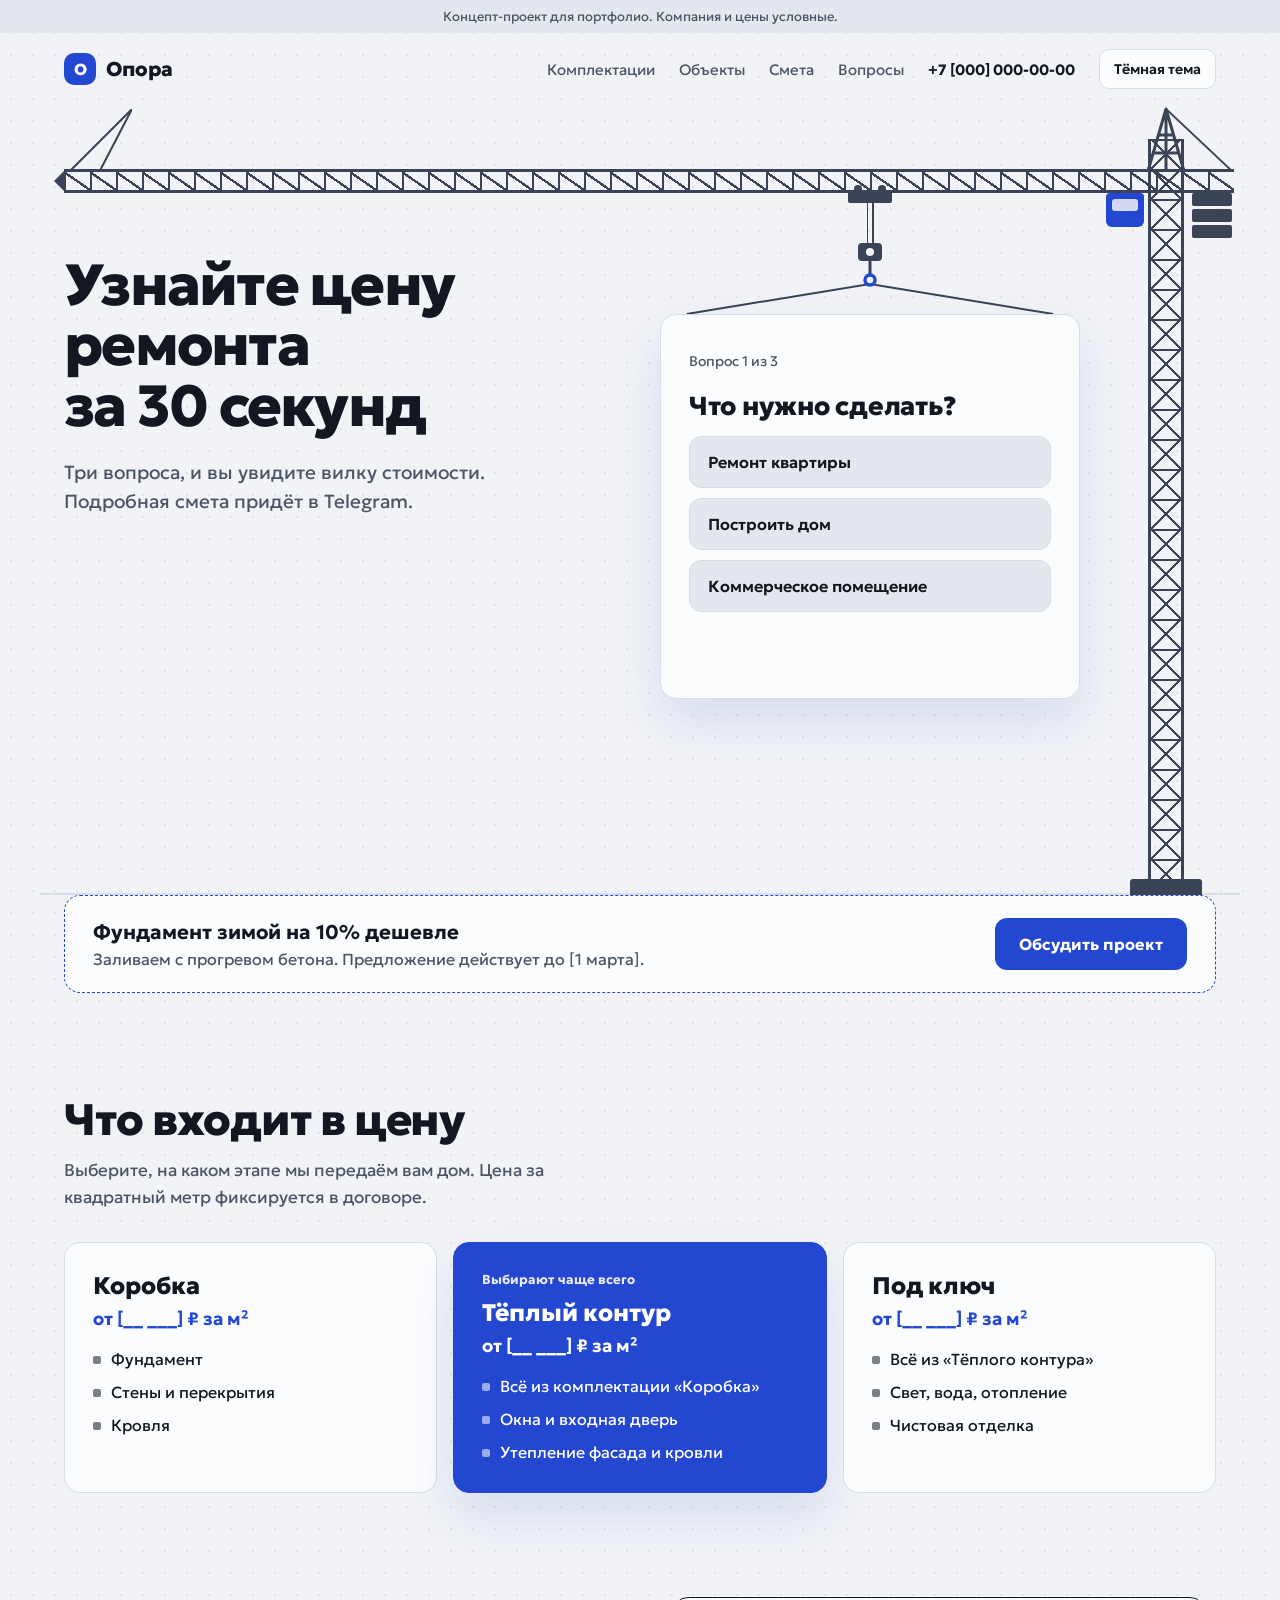
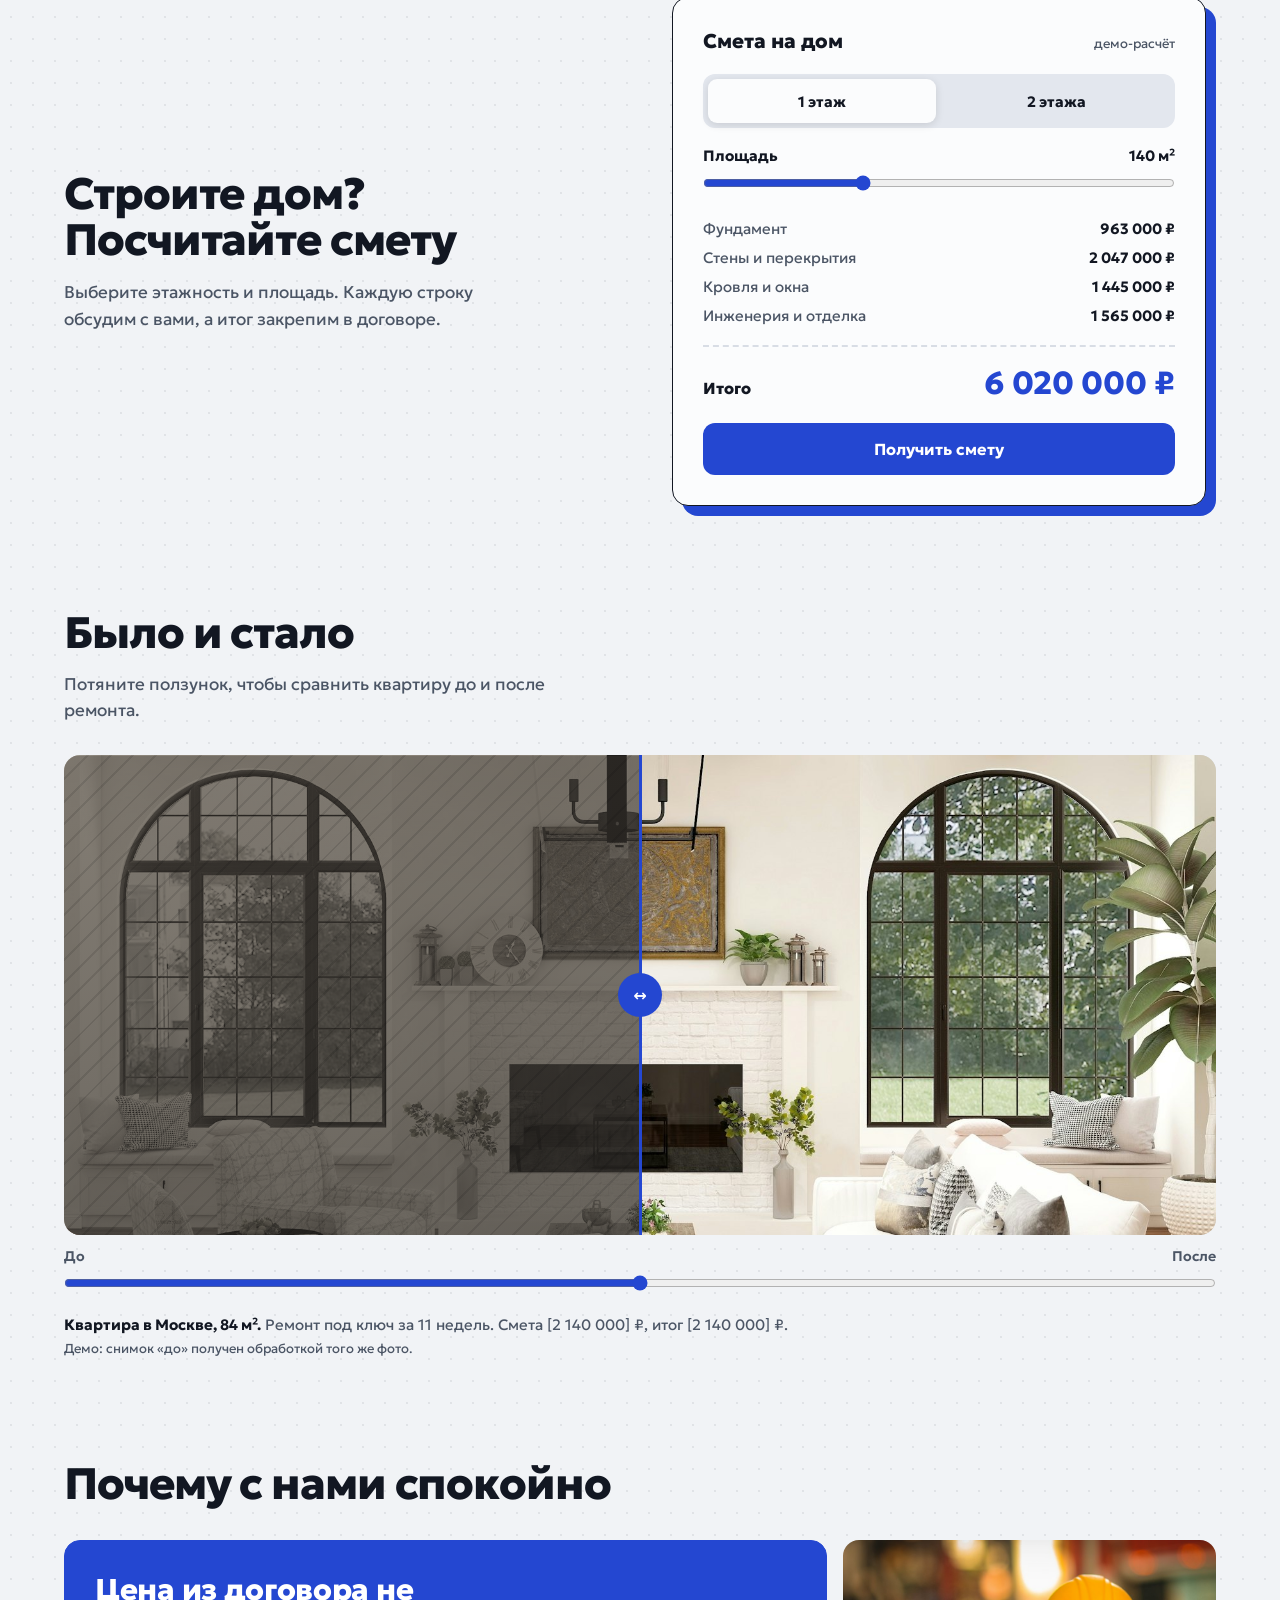
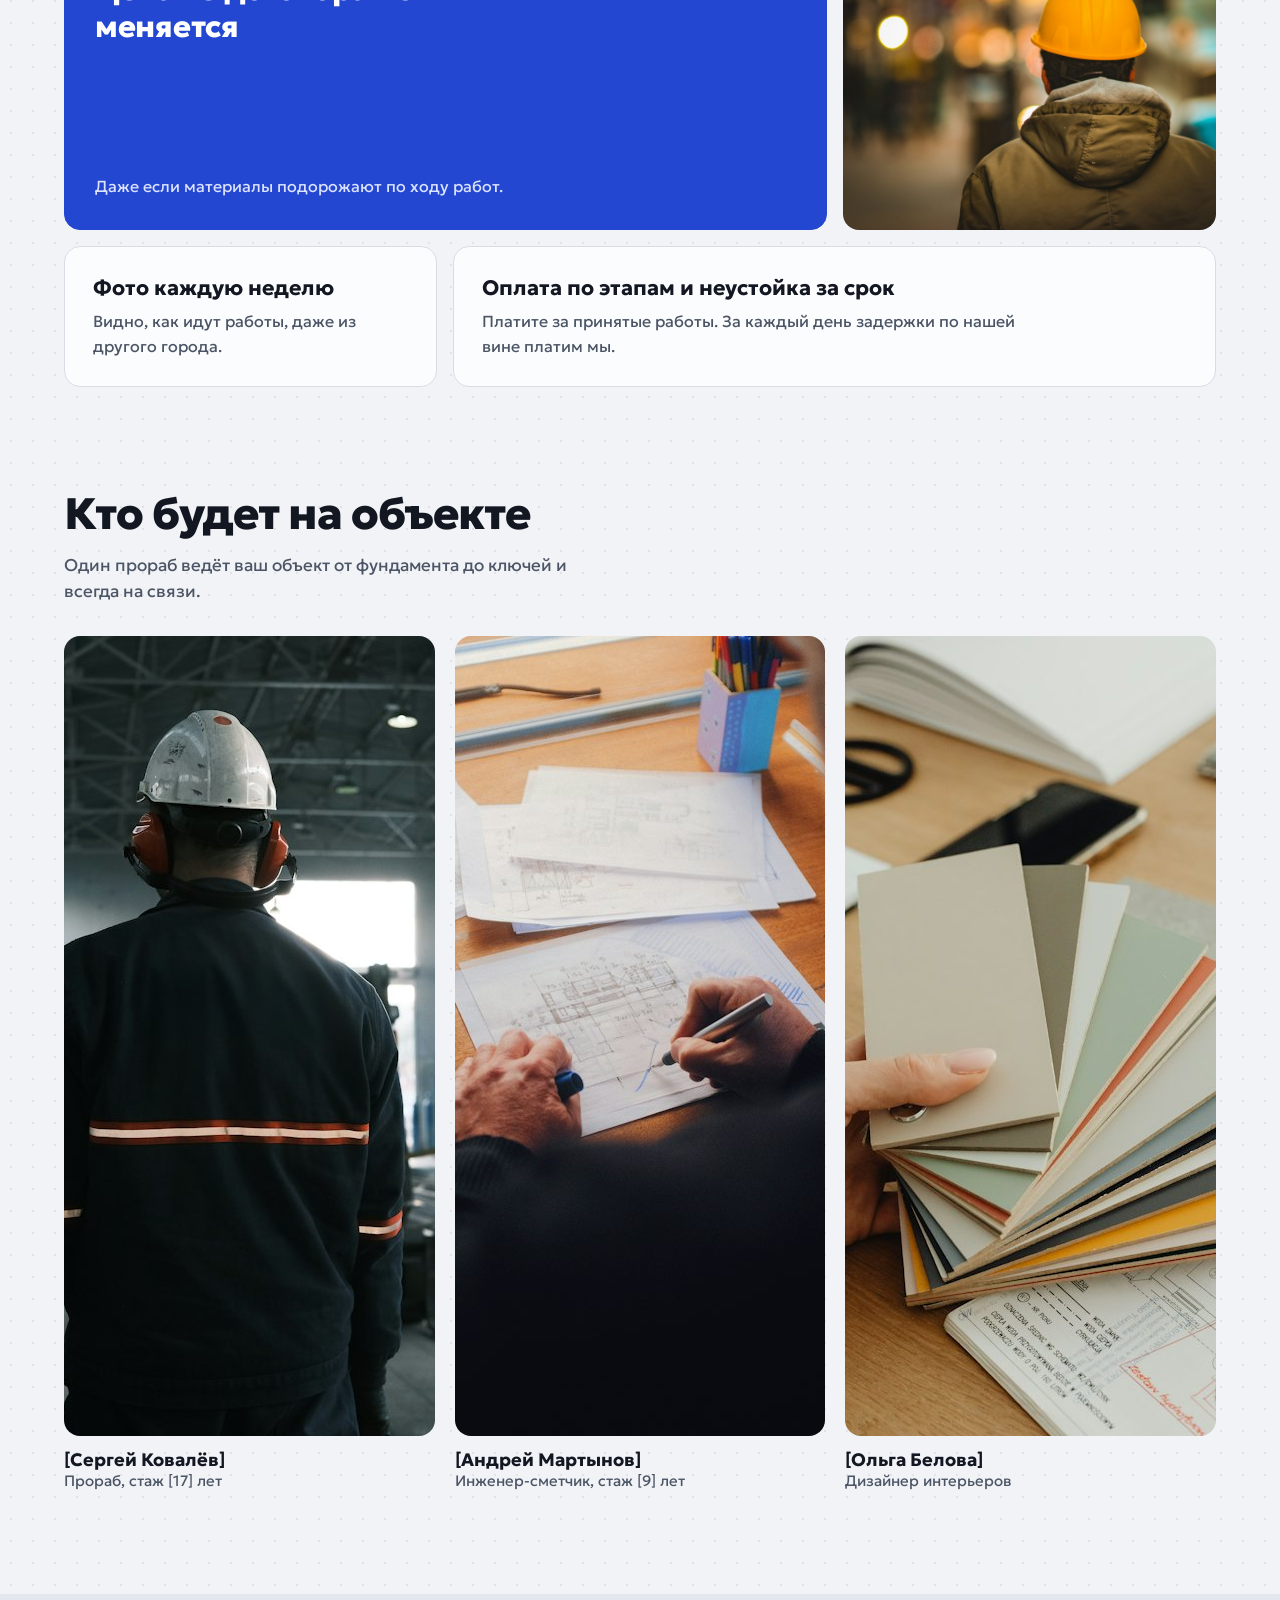
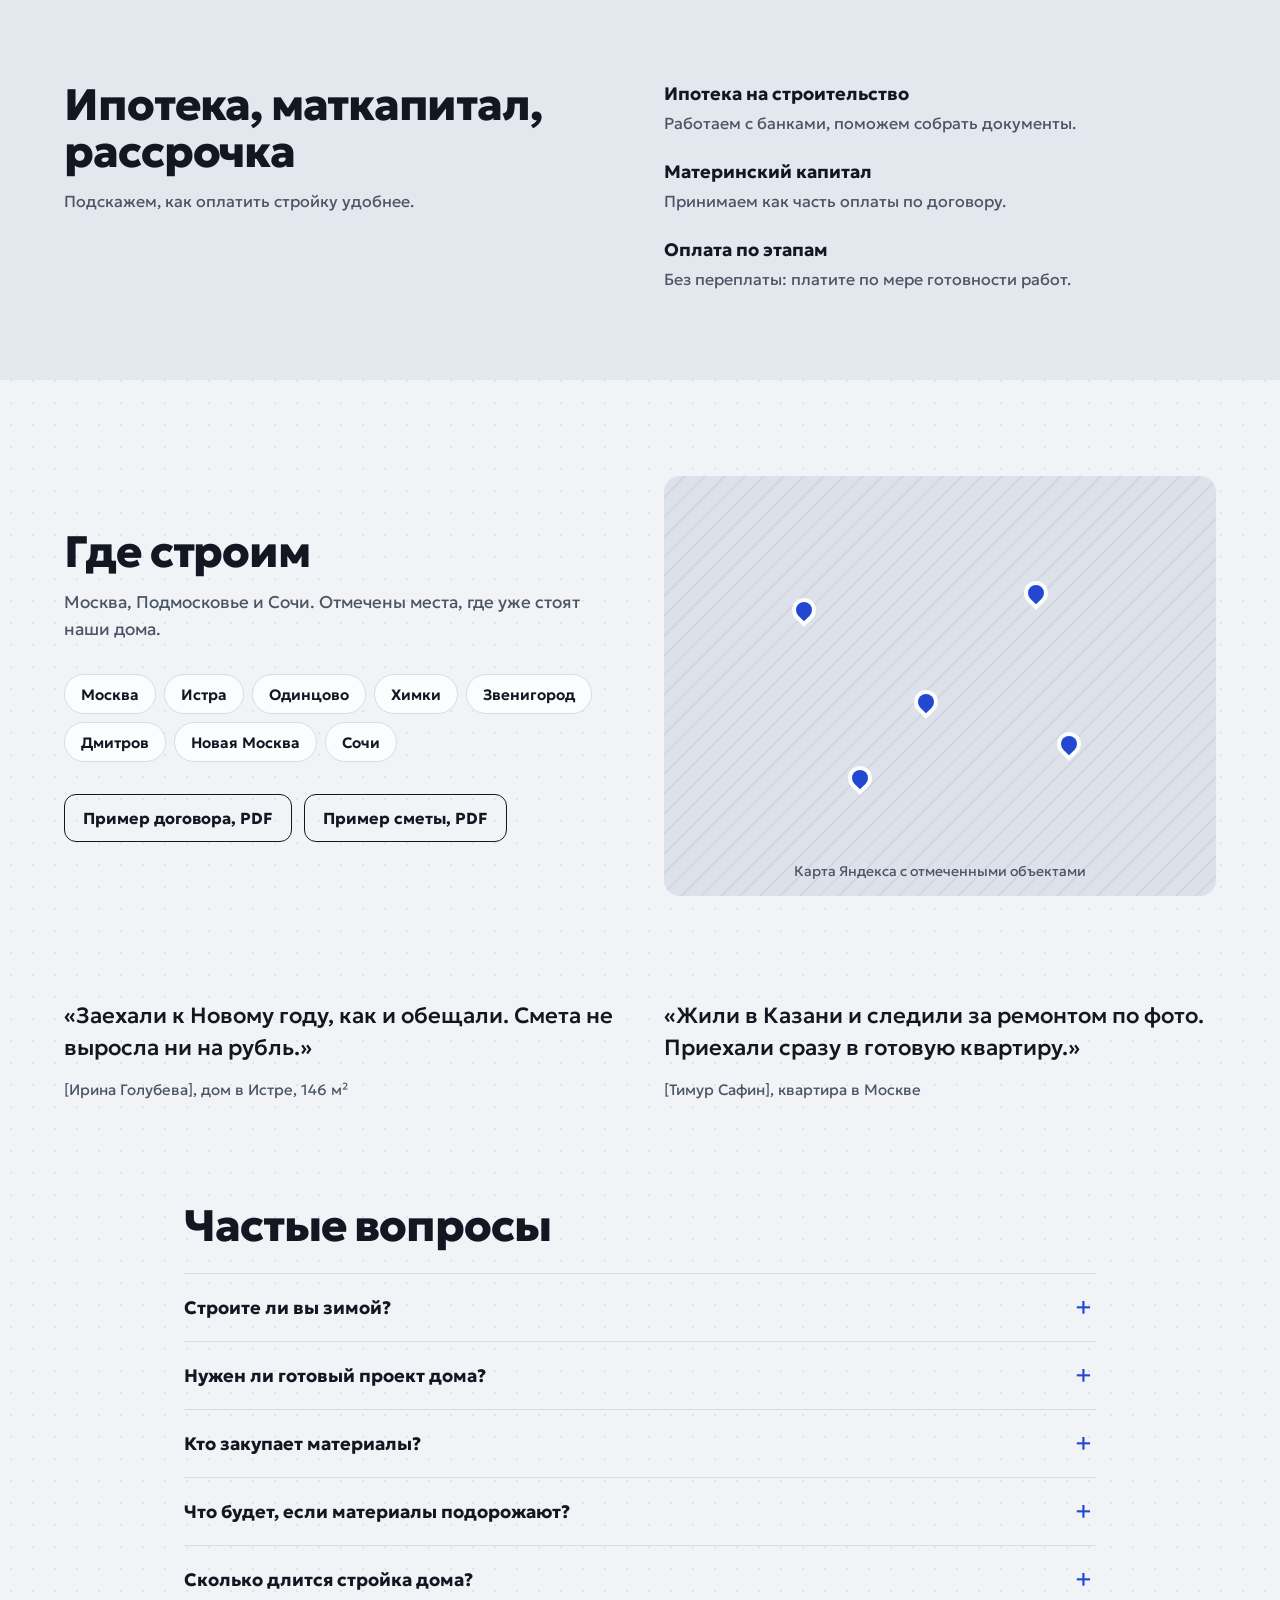
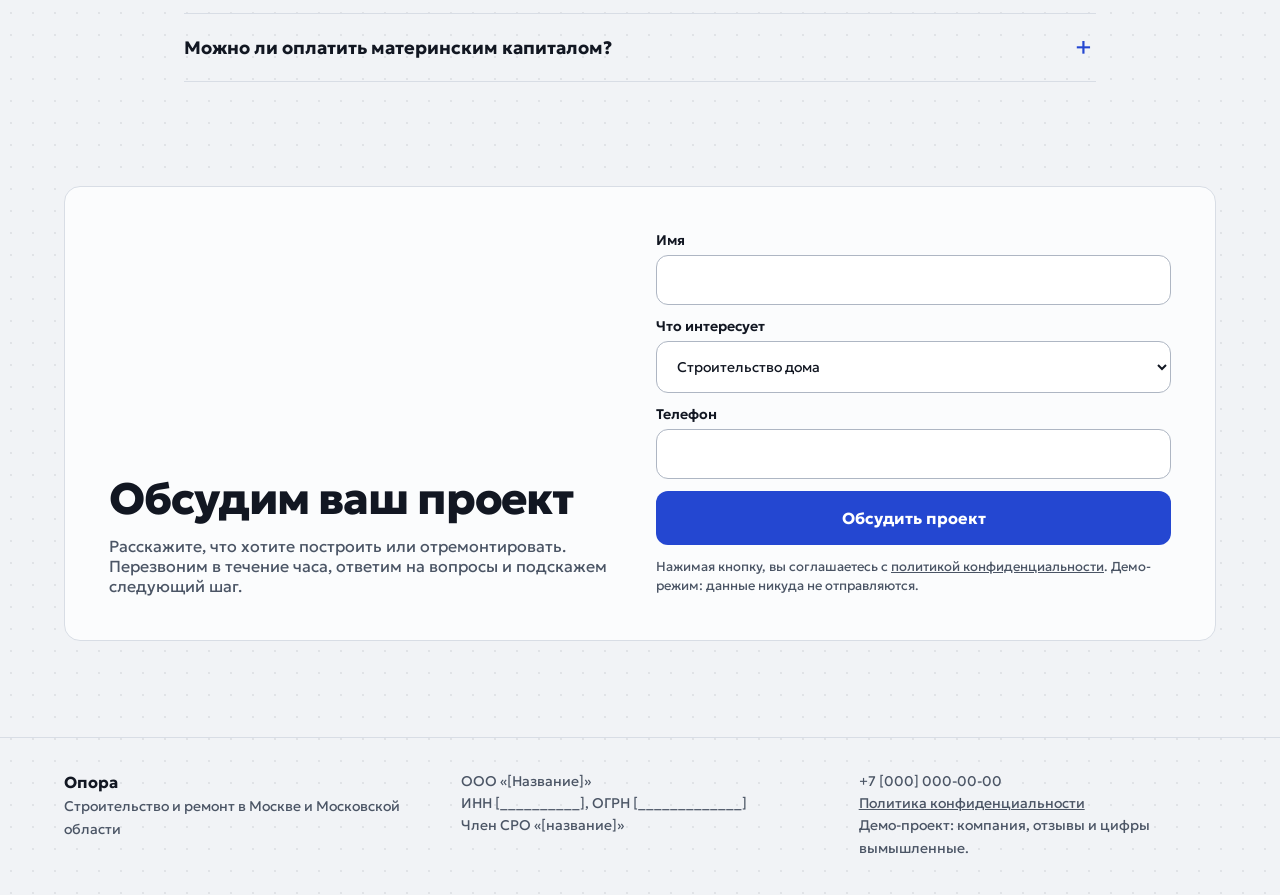
==== commit 959a35d2: "Крепление крюка и строп, новая тёмная тема, форма «Обсудим проект», компактный первый экран Co-Autho" ====
--- a/index.html
+++ b/index.html
@@ -49,7 +49,7 @@
 
   <div class="hero-text">
     <h1>Узнайте цену ремонта за&nbsp;30&nbsp;секунд</h1>
-    <p>Три вопроса справа, и вы увидите вилку стоимости. Подробная смета придёт в Telegram.</p>
+    <p>Три вопроса, и вы увидите вилку стоимости. Подробная смета придёт в Telegram.</p>
   </div>
 
   <div class="crane-col">
@@ -60,7 +60,7 @@
     <div class="trolley" aria-hidden="true"></div>
     <div class="hang">
       <div class="cable" aria-hidden="true"><i></i><i></i></div>
-      <svg class="hook" viewBox="0 0 40 44" aria-hidden="true"><rect x="8" y="0" width="24" height="18" rx="4" style="fill:var(--crane)"/><circle cx="20" cy="9" r="4" style="fill:var(--bg)"/><path d="M20 18v8c0 7 9 9 11 3" style="stroke:var(--accent);stroke-width:4;fill:none;stroke-linecap:round"/></svg>
+      <svg class="hook" viewBox="0 0 40 44" aria-hidden="true"><rect x="8" y="0" width="24" height="18" rx="4" style="fill:var(--crane)"/><circle cx="20" cy="9" r="4" style="fill:var(--bg)"/><path d="M20 18v14" style="stroke:var(--crane);stroke-width:3;fill:none"/><circle cx="20" cy="37" r="5" style="stroke:var(--accent);stroke-width:3.5;fill:none"/></svg>
       <svg class="slings" viewBox="0 0 440 30" preserveAspectRatio="none" aria-hidden="true"><path d="M220 0L28 30M220 0l192 30" style="stroke:var(--crane);stroke-width:2;fill:none" vector-effect="non-scaling-stroke"/></svg>
 
       <div class="quiz" id="quiz" aria-live="polite">
@@ -68,7 +68,7 @@
         <div class="q-panel" id="qResult" inert>
           <div class="q-sum" id="qSummary"></div>
           <div class="q-range" id="qRange"></div>
-          <div class="q-note">Ориентировочно, демо-расчёт. Точную цену назовём после замера.</div>
+          <div class="q-note">Ориентировочно, демо-расчёт. Точную цену назовём после уточнения деталей.</div>
           <form id="qForm" novalidate>
             <div class="field">
               <label for="qtg">Telegram или телефон</label>
@@ -93,7 +93,7 @@
 <section class="sec reveal" aria-label="Сезонное предложение">
   <div class="season">
     <div><b>Фундамент зимой на 10% дешевле</b><div>Заливаем с прогревом бетона. Предложение действует до [1 марта].</div></div>
-    <a class="btn" href="#form">Вызвать замерщика</a>
+    <a class="btn" href="#form">Обсудить проект</a>
   </div>
 </section>
 
@@ -113,7 +113,7 @@
 <section id="estimate" class="receipt reveal">
   <div>
     <h2 class="h2">Строите дом? Посчитайте смету</h2>
-    <p class="lead">Выберите этажность и площадь. Каждую строку подтвердим на бесплатном замере, а итог закрепим в договоре.</p>
+    <p class="lead">Выберите этажность и площадь. Каждую строку обсудим с вами, а итог закрепим в договоре.</p>
   </div>
   <div class="check">
     <div class="check-head"><b>Смета на дом</b><span>демо-расчёт</span></div>
@@ -207,12 +207,13 @@
 
 <section id="form" class="sec reveal" style="padding-bottom:96px">
   <div class="form-box">
-    <div><h2 class="h2">Приедем на замер</h2><p>Бесплатно, в Москве и области. Перезвоним в течение часа.</p></div>
+    <div><h2 class="h2">Обсудим ваш проект</h2><p>Расскажите, что хотите построить или отремонтировать. Перезвоним в течение часа, ответим на вопросы и подскажем следующий шаг.</p></div>
     <div>
       <form id="mForm" novalidate>
         <div class="field"><label for="mname">Имя</label><input id="mname" name="name" type="text" autocomplete="name" aria-describedby="mnameErr"><div class="err" id="mnameErr"></div></div>
+        <div class="field"><label for="mtopic">Что интересует</label><select id="mtopic" name="topic"><option>Строительство дома</option><option>Ремонт квартиры</option><option>Коммерческое помещение</option><option>Пока не знаю, нужна консультация</option></select></div>
         <div class="field"><label for="mtel">Телефон</label><input id="mtel" name="tel" type="tel" autocomplete="tel" inputmode="tel" aria-describedby="mtelErr"><div class="err" id="mtelErr"></div></div>
-        <button class="btn btn-full" type="submit">Вызвать замерщика</button>
+        <button class="btn btn-full" type="submit">Обсудить проект</button>
         <div class="fine">Нажимая кнопку, вы соглашаетесь с <a href="privacy.html">политикой конфиденциальности</a>. Демо-режим: данные никуда не отправляются.</div>
       </form>
       <div class="form-ok" id="mOk" role="status" tabindex="-1"><b>Спасибо!</b><span class="fine">Мы перезвоним в течение часа. Это демо: заявка никуда не отправлена.</span></div>
--- a/styles.css
+++ b/styles.css
@@ -14,10 +14,10 @@
   color-scheme:light;
 }
 :root[data-theme="dark"]{
-  --bg:#141518;--card:#1D1F23;--soft:#23262B;--text:#ECEAE4;--muted:#A7A49C;--line:#34373D;
-  --accent:#E3B23C;--accentInk:#141518;--accentText:#E3B23C;--accentSub:#4A3C12;
-  --ph:#23262B;--phLine:rgba(255,255,255,.035);--phText:#9C998F;
-  --inputLine:#4A4D54;--inputBg:#141518;--crane:#8E8B84;--dot:rgba(255,255,255,.05);
+  --bg:#0E161B;--card:#15222A;--soft:#1B2B35;--text:#E9EFF2;--muted:#9DB0BA;--line:#2B3E49;
+  --accent:#FF7A3D;--accentInk:#0E161B;--accentText:#FF8F5C;--accentSub:#3D1B09;
+  --ph:#1B2B35;--phLine:rgba(255,255,255,.035);--phText:#9DB0BA;
+  --inputLine:#4C6573;--inputBg:#0E161B;--crane:#8CA3AF;--dot:rgba(255,255,255,.05);
   --shadow:0 24px 50px rgba(0,0,0,.35);--error:#FF8A80;
   color-scheme:dark;
 }
@@ -65,7 +65,7 @@
 .sec{max-width:1200px;margin:0 auto;padding:0 24px 104px}
 
 /* Первый экран с краном */
-.hero-crane{position:relative;max-width:1200px;margin:0 auto;min-height:860px;padding:0 160px 72px 24px;display:grid;grid-template-columns:minmax(0,1fr) 420px;column-gap:36px;align-items:start}
+.hero-crane{position:relative;max-width:1200px;margin:0 auto;min-height:790px;padding:0 160px 56px 24px;display:grid;grid-template-columns:minmax(0,1fr) 420px;column-gap:36px;align-items:start}
 .ground{position:absolute;left:0;right:0;bottom:0;height:2px;background:var(--line)}
 .base{position:absolute;right:38px;bottom:0;width:72px;height:16px;background:var(--crane);border-radius:3px 3px 0 0}
 .mast{position:absolute;right:56px;top:34px;bottom:16px;width:36px;border-left:3px solid var(--crane);border-right:3px solid var(--crane);background-image:linear-gradient(to bottom,var(--crane) 0 2px,transparent 2px),linear-gradient(to top right,transparent calc(50% - 1.2px),var(--crane) calc(50% - 1.2px) calc(50% + 1.2px),transparent calc(50% + 1.2px)),linear-gradient(to bottom right,transparent calc(50% - 1.2px),var(--crane) calc(50% - 1.2px) calc(50% + 1.2px),transparent calc(50% + 1.2px));background-size:100% 30px}
@@ -78,7 +78,7 @@
 .weights i{display:block;width:40px;height:13px;background:var(--crane);border-radius:2px}
 .cab{position:absolute;right:96px;top:88px;width:38px;height:34px;border-radius:4px 4px 6px 6px;background:var(--accent)}
 .cab::after{content:"";position:absolute;left:6px;right:6px;top:6px;height:12px;border-radius:3px;background:var(--bg);opacity:.85}
-.hero-text{position:relative;z-index:2;padding-top:168px;max-width:500px}
+.hero-text{position:relative;z-index:2;padding-top:150px;max-width:500px}
 .hero-text h1{font-weight:800;font-size:clamp(38px,4.6vw,58px);line-height:1.04;letter-spacing:-.03em;margin:0 0 22px}
 .hero-text p{font-size:19px;line-height:1.55;color:var(--muted);margin:0;max-width:440px}
 .crane-col{position:relative;z-index:3}
@@ -87,25 +87,25 @@
 .trolley::before{left:6px}.trolley::after{right:6px}
 .hang{position:relative;z-index:1;margin-top:98px;display:flex;flex-direction:column;align-items:center;transform-origin:50% 0;animation:sway 4.2s ease-in-out infinite alternate}
 .hang:hover,.hang:focus-within{animation-play-state:paused}
-.cable{display:flex;gap:4px;height:58px}
+.cable{display:flex;gap:4px;height:40px}
 .cable i{display:block;width:1.5px;height:100%;background:var(--crane)}
-.hook{display:block;width:40px;height:44px}
-.slings{display:block;width:100%;height:30px}
+.hook{display:block;width:40px;height:44px;position:relative;z-index:1}
+.slings{display:block;width:100%;height:30px;margin-top:-3px}
 @keyframes sway{from{transform:rotate(-1.5deg)}to{transform:rotate(1.5deg)}}
 .m-crane{display:none}
 
 /* Карточка-квиз: все шаги в одной ячейке, высота по самому высокому */
-.quiz{width:100%;background:var(--card);border:1.5px solid var(--line);border-radius:16px;padding:28px;box-shadow:var(--shadow);display:grid}
+.quiz{width:100%;background:var(--card);border:1.5px solid var(--line);border-radius:16px;padding:24px 28px;box-shadow:var(--shadow);display:grid}
 .q-panel{grid-area:1/1;min-width:0}
 .q-panel[inert]{visibility:hidden}
 .q-top{display:flex;justify-content:space-between;align-items:center;min-height:44px;margin-bottom:8px}
 .q-step{font-size:14px;color:var(--muted)}
 .link-btn{background:none;border:none;font-size:14px;color:var(--muted);cursor:pointer;min-height:44px;padding:0 4px;text-decoration:underline;text-underline-offset:3px}
 .link-btn:hover{color:var(--text)}
-.q-title{font-weight:800;font-size:26px;letter-spacing:-.01em;margin:0 0 18px;line-height:1.2}
+.q-title{font-weight:800;font-size:26px;letter-spacing:-.01em;margin:0 0 14px;line-height:1.2}
 .q-title:focus{outline:none}
 .opts{display:grid;gap:10px}
-.opt{min-height:56px;padding:0 18px;text-align:left;background:var(--soft);border:1.5px solid var(--line);border-radius:12px;font-size:16px;font-weight:600;color:var(--text);cursor:pointer;transition:border-color .15s ease,transform .15s ease}
+.opt{min-height:52px;padding:0 18px;text-align:left;background:var(--soft);border:1.5px solid var(--line);border-radius:12px;font-size:16px;font-weight:600;color:var(--text);cursor:pointer;transition:border-color .15s ease,transform .15s ease}
 .opt:hover{border-color:var(--accent)}
 .opt:active{transform:translateY(1px)}
 .opt[aria-pressed="true"]{border-color:var(--accent);box-shadow:inset 0 0 0 1px var(--accent)}
@@ -277,7 +277,7 @@
   .m-mast{position:absolute;right:18px;top:34px;bottom:0;width:28px;border-left:3px solid var(--crane);border-right:3px solid var(--crane);background-image:linear-gradient(to bottom,var(--crane) 0 2px,transparent 2px),linear-gradient(to top right,transparent calc(50% - 1.2px),var(--crane) calc(50% - 1.2px) calc(50% + 1.2px),transparent calc(50% + 1.2px)),linear-gradient(to bottom right,transparent calc(50% - 1.2px),var(--crane) calc(50% - 1.2px) calc(50% + 1.2px),transparent calc(50% + 1.2px));background-size:100% 26px}
   .m-cab{position:absolute;right:50px;top:86px;width:30px;height:28px;border-radius:4px;background:var(--accent)}
   .m-base{position:absolute;right:6px;bottom:0;width:52px;height:12px;background:var(--crane);border-radius:3px 3px 0 0}
-  .crane-col .trolley{top:84px;left:38%}
+  .crane-col .trolley{top:84px}
   .hang{margin-top:96px}
   .h2{font-size:34px}
   .receipt{gap:40px}
@@ -310,3 +310,4 @@
   .faq summary::after{transition:none}
   .js .reveal{opacity:1;transform:none;transition:none}
 }
+.field select{width:100%;padding:15px 16px;border-radius:12px;border:1.5px solid var(--inputLine);background:var(--inputBg);color:var(--text);font:inherit;font-weight:400}
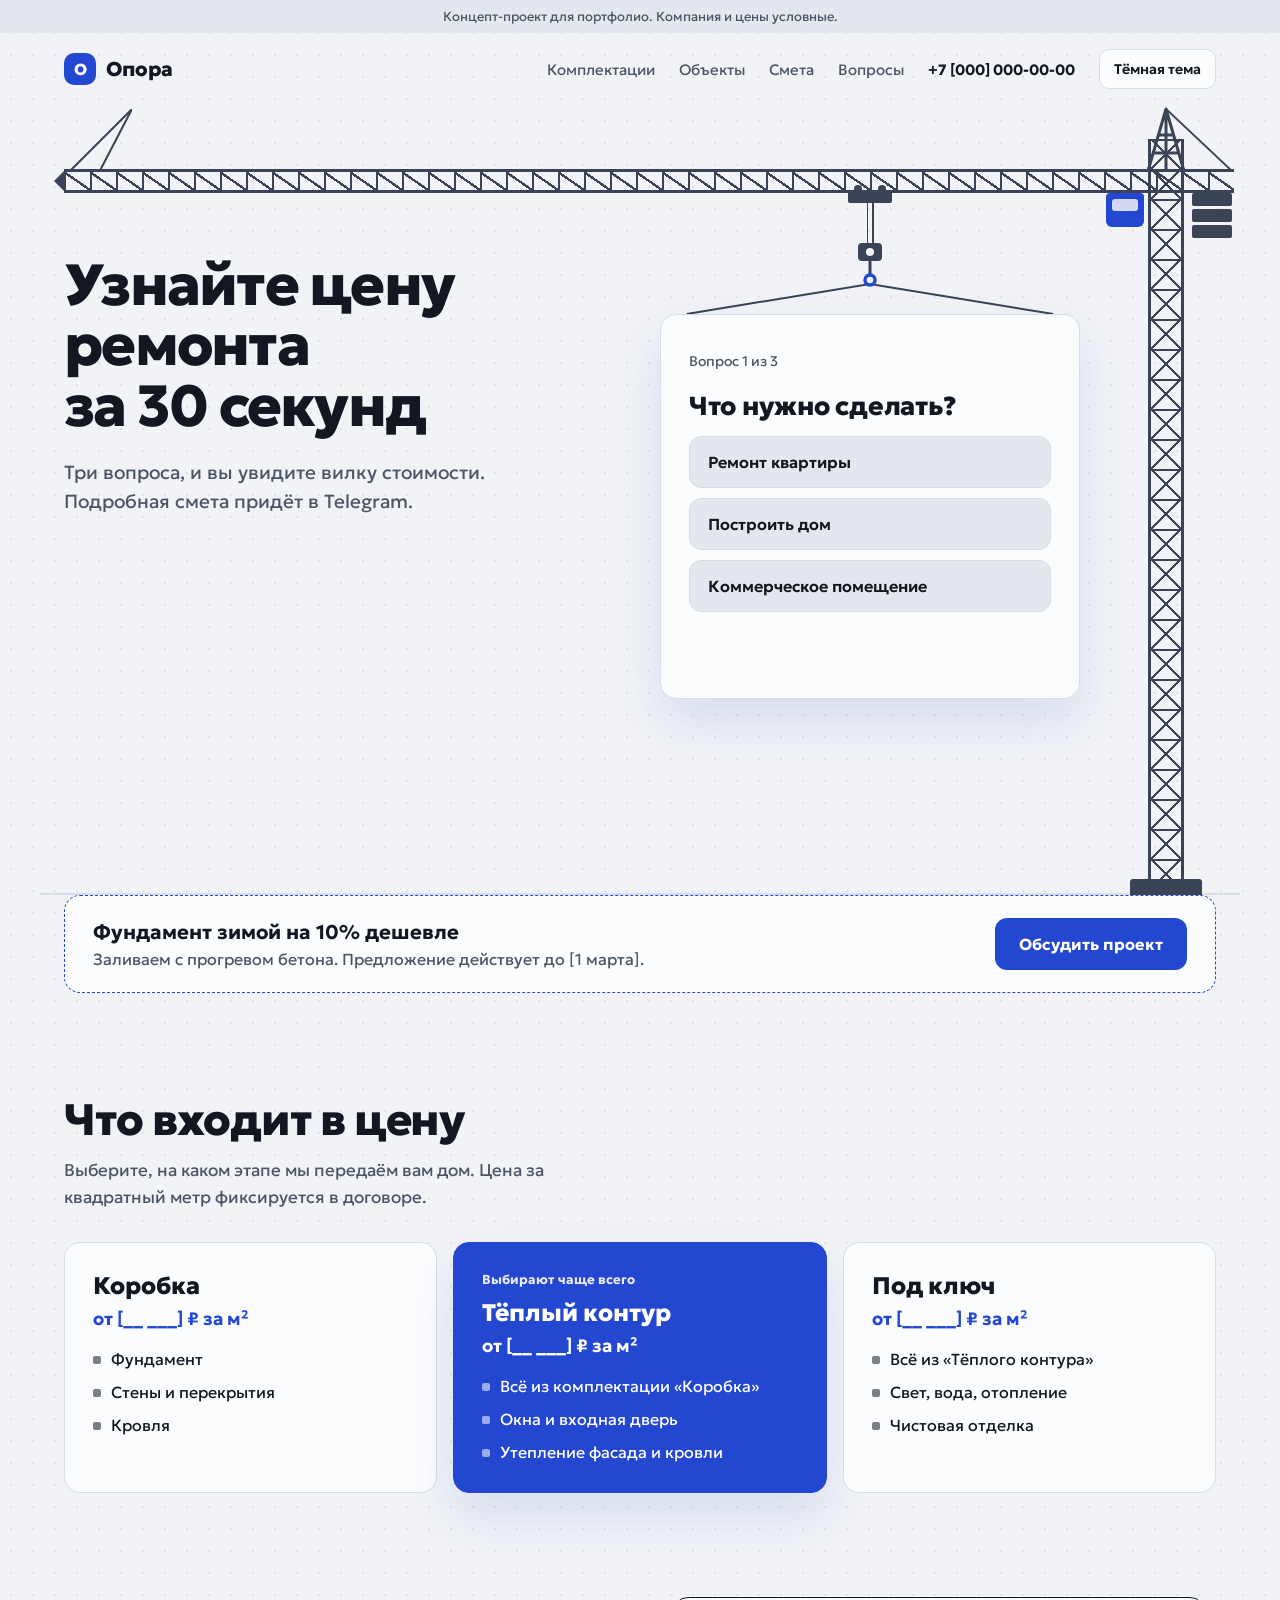
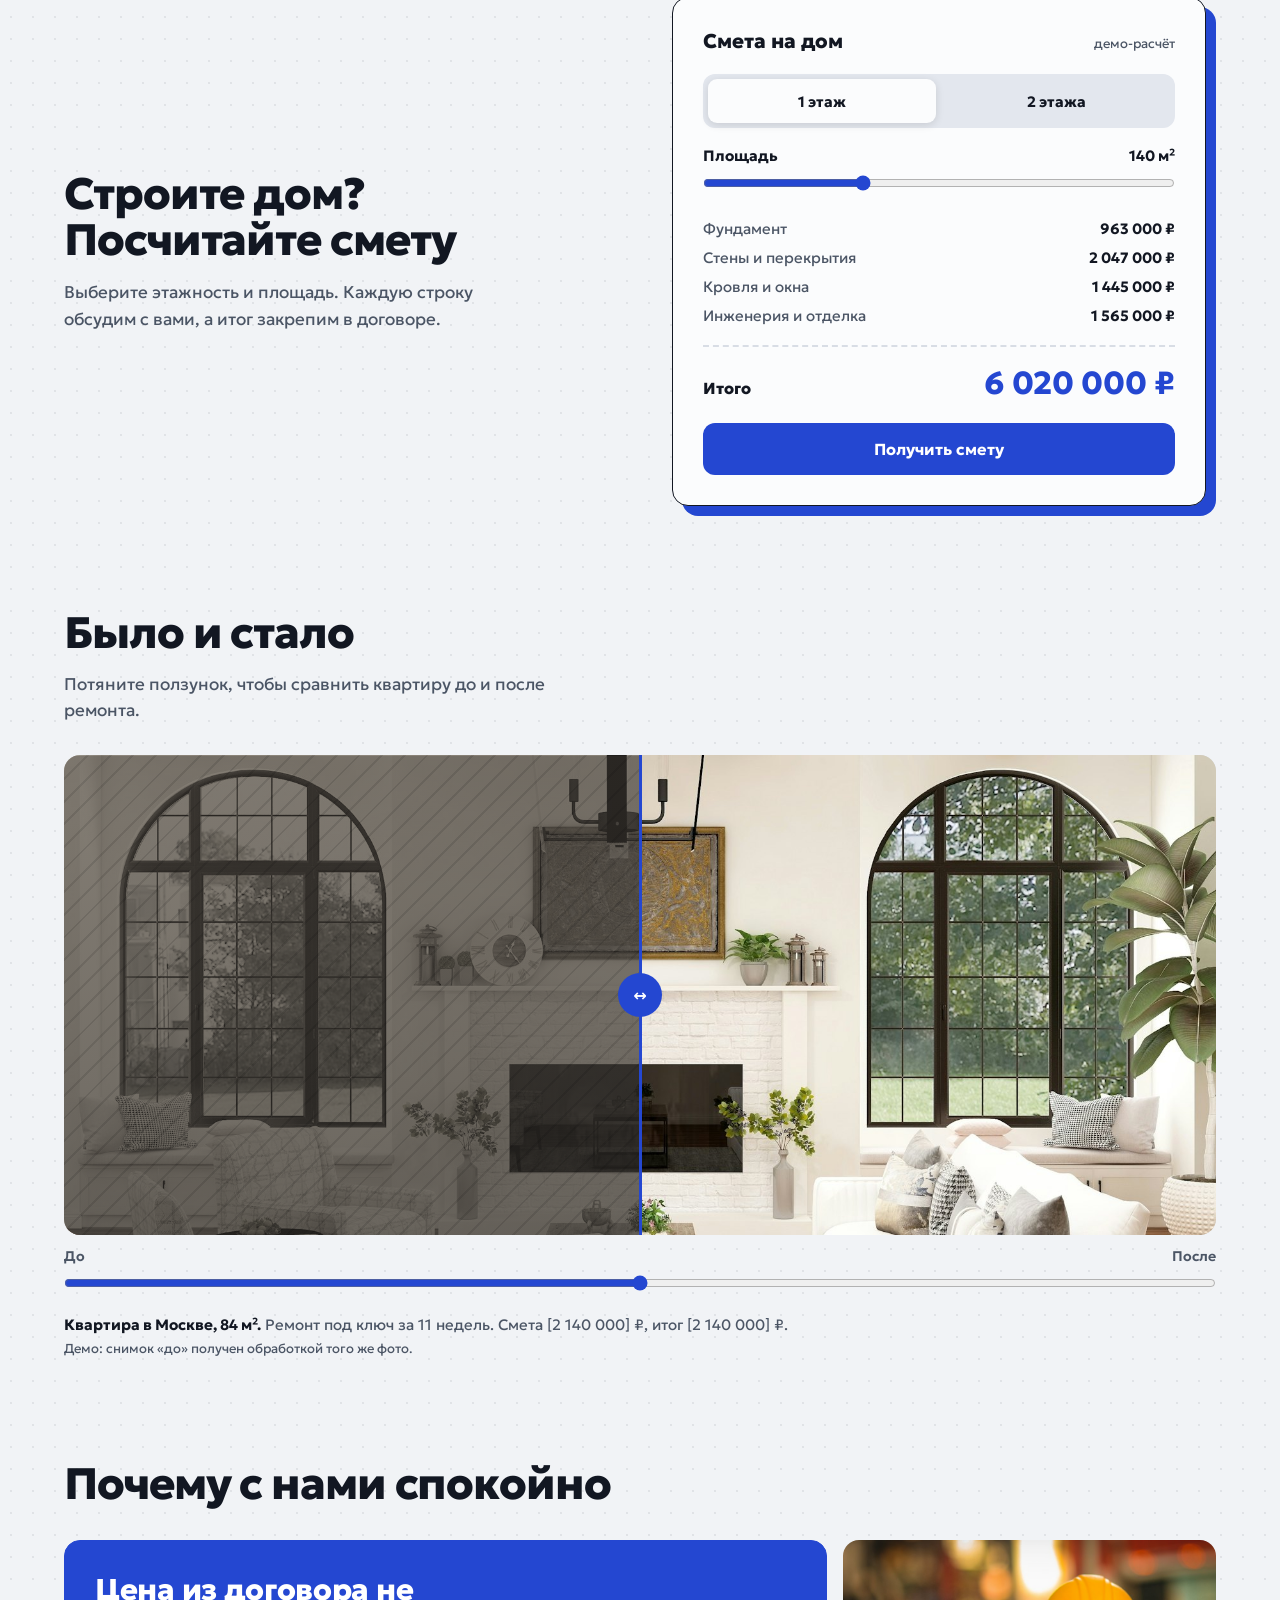
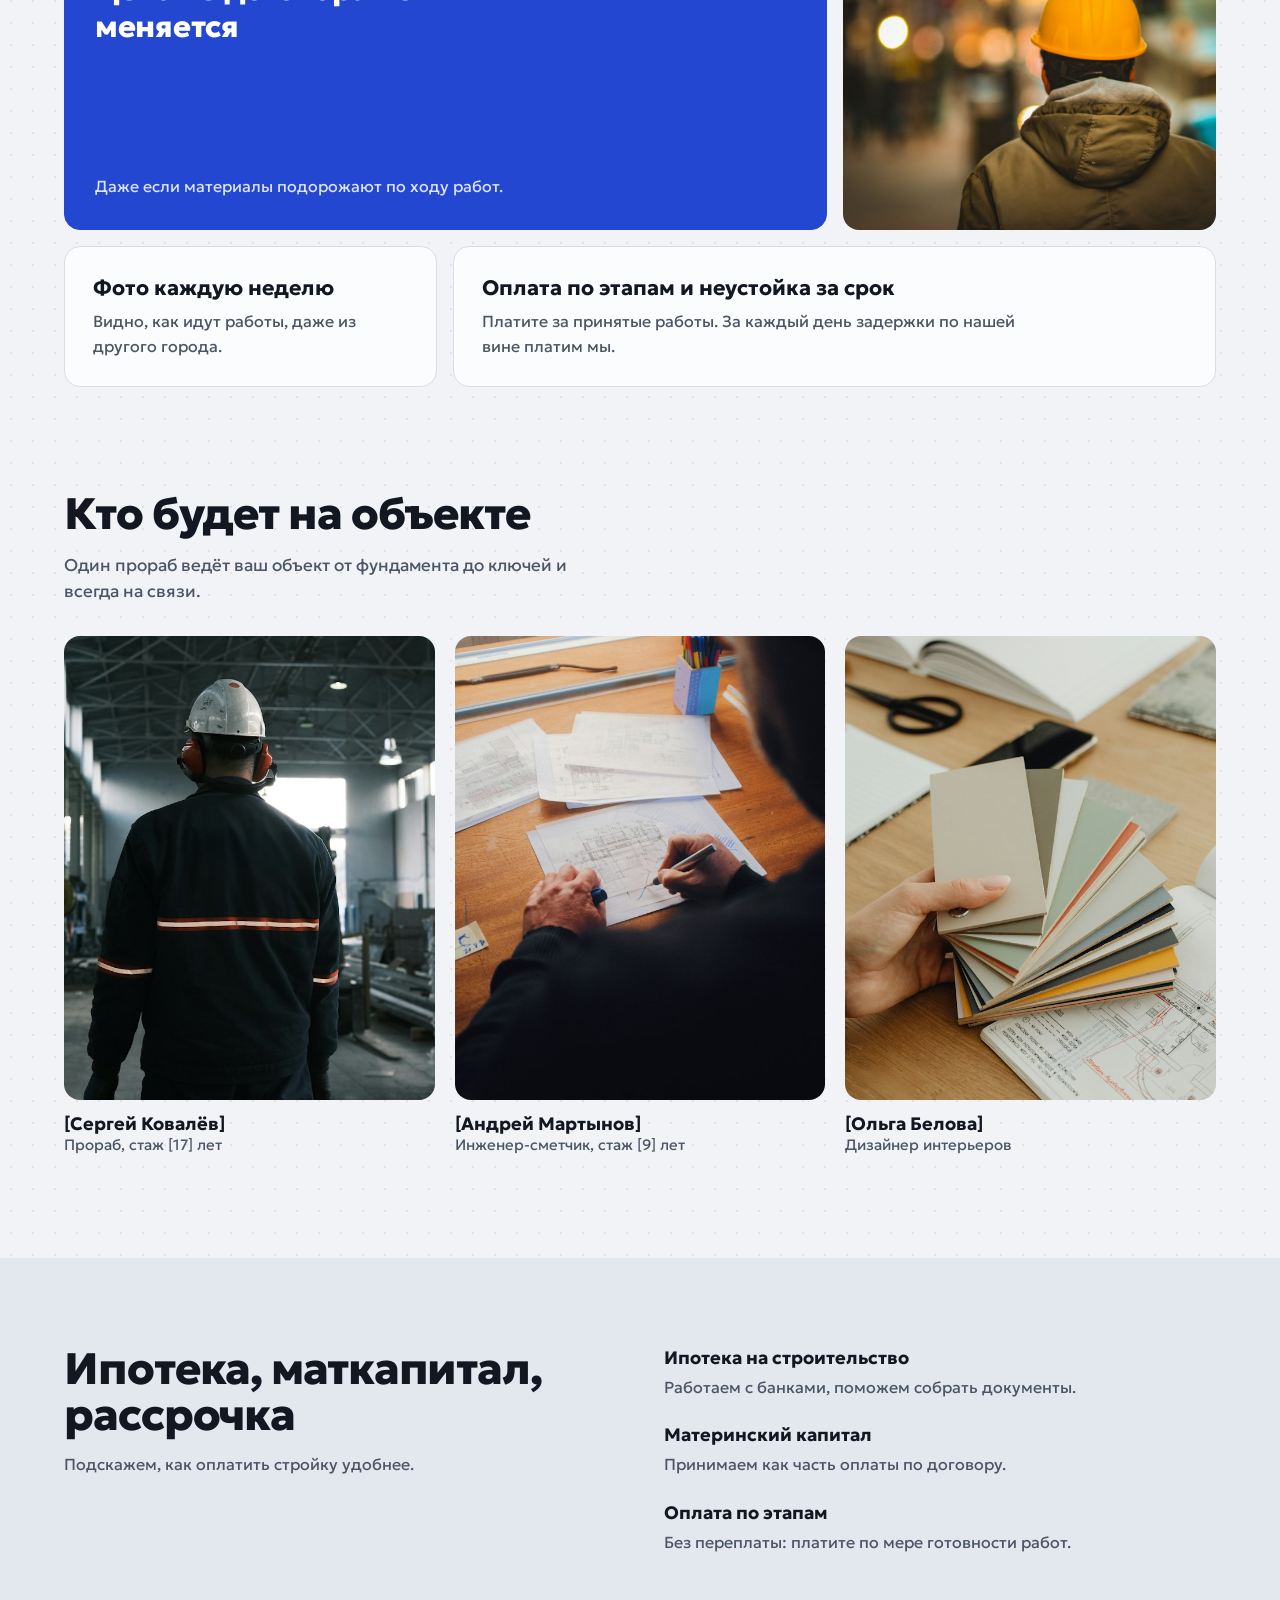
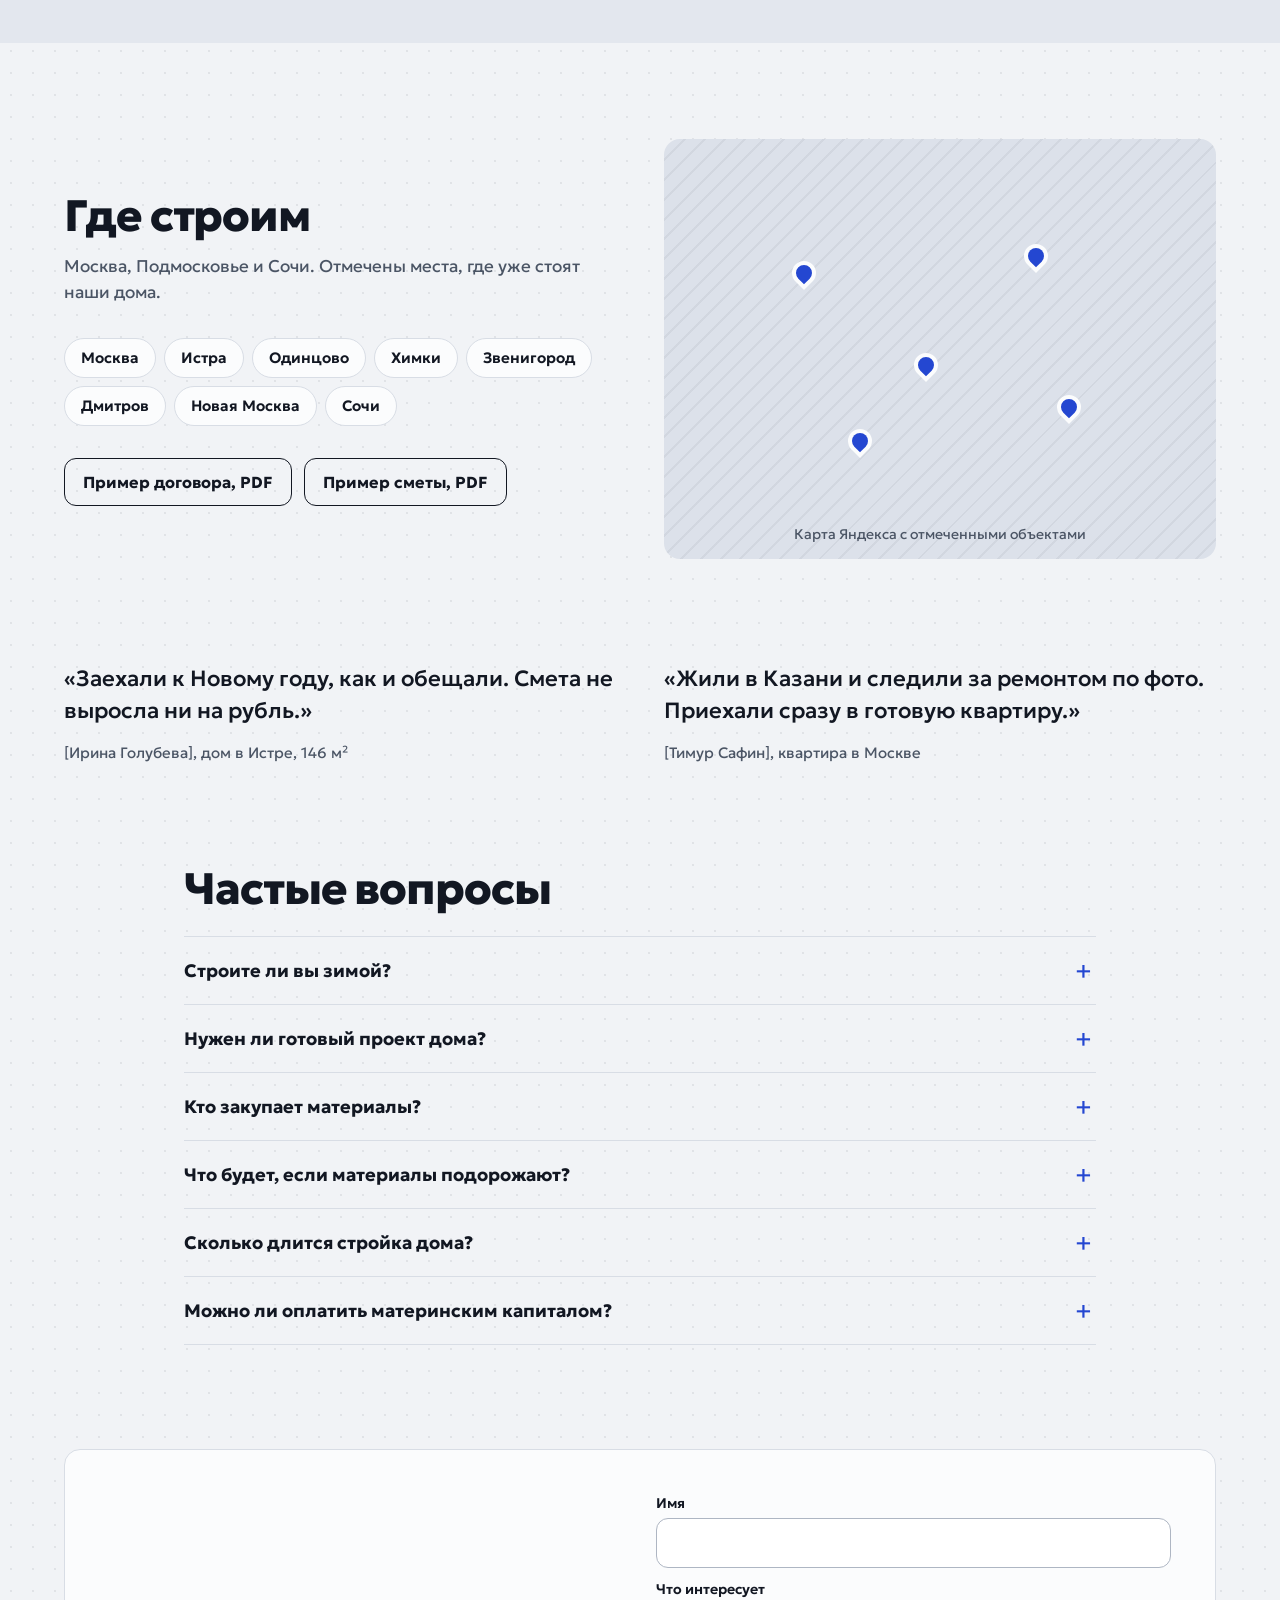
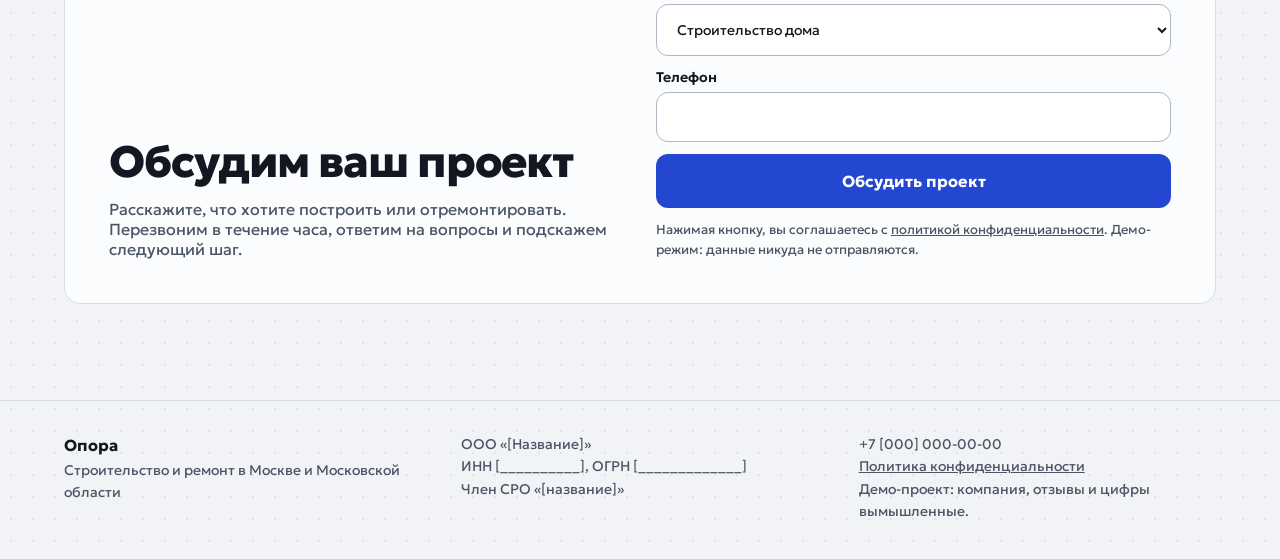
==== commit c2ecbbb0: "Команда на телефоне: карусель вместо колонки фото Co-Authored-By: Claude Sonnet 5.5 <noreply@anthrop" ====
--- a/index.html
+++ b/index.html
@@ -156,7 +156,7 @@
 <section class="sec reveal">
   <h2 class="h2">Кто будет на объекте</h2>
   <p class="lead">Один прораб ведёт ваш объект от фундамента до ключей и всегда на связи.</p>
-  <div class="team">
+  <div class="team" role="region" aria-label="Команда на объекте, листайте вбок" tabindex="0">
     <figure><img src="img/team-foreman.jpg" alt="Прораб на объекте, вид со спины" width="640" height="800" loading="lazy"><figcaption><b>[Сергей Ковалёв]</b><div>Прораб, стаж [17] лет</div></figcaption></figure>
     <figure><img src="img/team-estimator.jpg" alt="Инженер-сметчик за чертежами" width="640" height="800" loading="lazy"><figcaption><b>[Андрей Мартынов]</b><div>Инженер-сметчик, стаж [9] лет</div></figcaption></figure>
     <figure><img src="img/team-designer.jpg" alt="Дизайнер интерьеров с палитрой образцов" width="640" height="800" loading="lazy"><figcaption><b>[Ольга Белова]</b><div>Дизайнер интерьеров</div></figcaption></figure>
--- a/styles.css
+++ b/styles.css
@@ -191,7 +191,7 @@
 /* Команда */
 .team{display:grid;grid-template-columns:repeat(auto-fit,minmax(min(240px,100%),1fr));gap:20px}
 .team figure{margin:0}
-.team img{width:100%;aspect-ratio:4/5;object-fit:cover;border-radius:16px;background:var(--ph)}
+.team img{width:100%;height:auto;aspect-ratio:4/5;object-fit:cover;border-radius:16px;background:var(--ph)}
 .team figcaption{margin-top:12px}
 .team figcaption b{font-size:18px}
 .team figcaption div{color:var(--muted);font-size:15px}
@@ -311,3 +311,11 @@
   .js .reveal{opacity:1;transform:none;transition:none}
 }
 .field select{width:100%;padding:15px 16px;border-radius:12px;border:1.5px solid var(--inputLine);background:var(--inputBg);color:var(--text);font:inherit;font-weight:400}
+
+/* Телефон: команда листается каруселью, а не колонкой */
+@media (max-width:640px){
+  .team{display:flex;gap:14px;overflow-x:auto;scroll-snap-type:x mandatory;margin:0 -24px;padding:0 24px 8px;scroll-padding-left:24px;scrollbar-width:none;-webkit-overflow-scrolling:touch}
+  .team::-webkit-scrollbar{display:none}
+  .team figure{flex:0 0 68%;scroll-snap-align:start}
+}
+@media (prefers-reduced-motion:no-preference){.team{scroll-behavior:smooth}}
